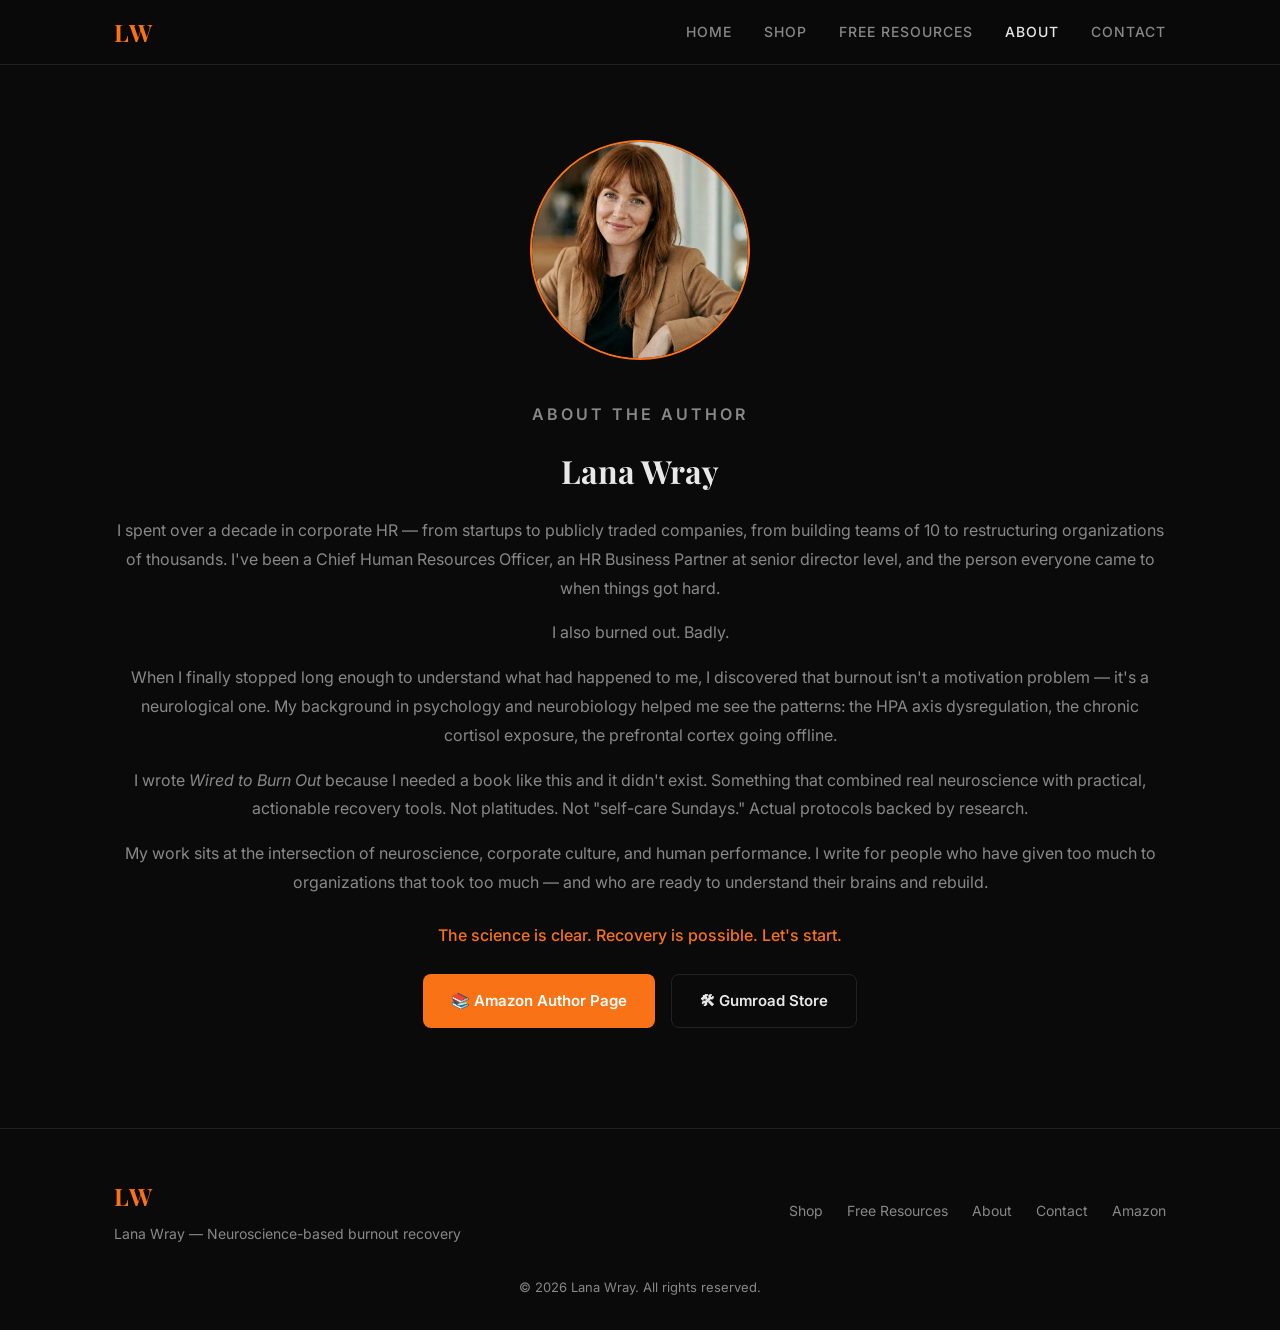
==== about.html @ 38239ac5 "clean up" ====
<!DOCTYPE html>
<html lang="en">
<head>
    <meta charset="UTF-8">
  <link rel="icon" type="image/png" href="favicon.png">
    <meta name="viewport" content="width=device-width, initial-scale=1.0">
    <title>About — Lana Wray</title>
    <link rel="preconnect" href="https://fonts.googleapis.com">
    <link href="https://fonts.googleapis.com/css2?family=Inter:wght@300;400;500;600;700&family=Playfair+Display:wght@400;600;700&display=swap" rel="stylesheet">
    <link rel="stylesheet" href="style.css">
</head>
<body>

<nav class="nav">
    <div class="nav-inner">
        <a href="index.html" class="logo">LW</a>
        <div class="nav-links">
            <a href="index.html">Home</a>
            <a href="books.html">Shop</a>
            <a href="free.html">Free Resources</a>
            <a href="about.html" class="active">About</a>
            <a href="contact.html">Contact</a>
        </div>
        <button class="menu-btn" onclick="toggleMenu()">☰</button>
    </div>
</nav>

<section class="section" style="padding-top: 140px;">
    <div class="container">
        <div class="about-grid">
            <div>
                <img src="lana-wray-photo.png" alt="Lana Wray" class="author-photo">
            </div>
            <div class="about-text">
                <p class="overline">About the Author</p>
                <h2>Lana Wray</h2>
                <p>I spent over a decade in corporate HR — from startups to publicly traded companies, from building teams of 10 to restructuring organizations of thousands. I've been a Chief Human Resources Officer, an HR Business Partner at senior director level, and the person everyone came to when things got hard.</p>
                <p>I also burned out. Badly.</p>
                <p>When I finally stopped long enough to understand what had happened to me, I discovered that burnout isn't a motivation problem — it's a neurological one. My background in psychology and neurobiology helped me see the patterns: the HPA axis dysregulation, the chronic cortisol exposure, the prefrontal cortex going offline.</p>
                <p>I wrote <em>Wired to Burn Out</em> because I needed a book like this and it didn't exist. Something that combined real neuroscience with practical, actionable recovery tools. Not platitudes. Not "self-care Sundays." Actual protocols backed by research.</p>
                <p>My work sits at the intersection of neuroscience, corporate culture, and human performance. I write for people who have given too much to organizations that took too much — and who are ready to understand their brains and rebuild.</p>
                <p style="color: var(--accent); font-weight: 500; margin-top: 24px;">The science is clear. Recovery is possible. Let's start.</p>

                <div style="display:flex;gap:16px;flex-wrap:wrap;margin-top:24px;justify-content:center;">
                    <a href="https://www.amazon.com/author/lanawray" target="_blank" class="btn btn-primary" style="display:inline-flex;align-items:center;gap:8px;">📚 Amazon Author Page</a>
                    <a href="https://lanawray.gumroad.com" target="_blank" class="btn btn-secondary" style="display:inline-flex;align-items:center;gap:8px;">🛠 Gumroad Store</a>
                </div>
            </div>
        </div>
    </div>
</section>

<footer class="footer">
    <div class="container">
        <div class="footer-inner">
            <div class="footer-brand">
                <span class="logo">LW</span>
                <p>Lana Wray — Neuroscience-based burnout recovery</p>
            </div>
            <div class="footer-links">
                <a href="books.html">Shop</a>
                <a href="free.html">Free Resources</a>
                <a href="about.html">About</a>
                <a href="contact.html">Contact</a>
                <a href="https://www.amazon.com/author/lanawray" target="_blank">Amazon</a>
            </div>
        </div>
        <p class="footer-copy">© 2026 Lana Wray. All rights reserved.</p>
    </div>
</footer>

<script>function toggleMenu(){document.querySelector('.nav-links').classList.toggle('open');}</script>
<!-- MailerLite Universal -->
<script>
(function(w,d,e,u,f,l,n){w[f]=w[f]||function(){(w[f].q=w[f].q||[])
.push(arguments);},l=d.createElement(e),l.async=1,l.src=u,
n=d.getElementsByTagName(e)[0],n.parentNode.insertBefore(l,n);})
(window,document,'script','https://assets.mailerlite.com/js/universal.js','ml');
ml('account', '2134096');
</script>
<!-- End MailerLite Universal -->
</body>
</html>
---- style.css ----
/* === RESET & BASE === */
*, *::before, *::after { box-sizing: border-box; margin: 0; padding: 0; }

:root {
    --bg: #0a0a0a;
    --bg-card: #141414;
    --bg-dark: #111;
    --text: #e8e8e8;
    --text-muted: #888;
    --accent: #f97316;
    --accent-glow: rgba(249, 115, 22, 0.15);
    --border: #222;
    --radius: 12px;
}

html { scroll-behavior: smooth; }

body {
    font-family: 'Inter', -apple-system, sans-serif;
    background: var(--bg);
    color: var(--text);
    line-height: 1.6;
    -webkit-font-smoothing: antialiased;
}

a { color: var(--accent); text-decoration: none; transition: opacity 0.2s; }
a:hover { opacity: 0.8; }

.container { max-width: 1100px; margin: 0 auto; padding: 0 24px; }
.center { text-align: center; }

/* === NAV === */
.nav {
    position: fixed; top: 0; left: 0; right: 0; z-index: 100;
    background: rgba(10,10,10,0.85);
    backdrop-filter: blur(20px);
    border-bottom: 1px solid var(--border);
}
.nav-inner {
    max-width: 1100px; margin: 0 auto; padding: 0 24px;
    display: flex; align-items: center; justify-content: space-between;
    height: 64px;
}
.logo {
    font-family: 'Playfair Display', serif;
    font-size: 24px; font-weight: 700;
    color: var(--accent) !important;
    letter-spacing: 2px;
}
.nav-links { display: flex; gap: 32px; }
.nav-links a {
    color: var(--text-muted); font-size: 14px; font-weight: 500;
    text-transform: uppercase; letter-spacing: 1px;
}
.nav-links a:hover, .nav-links a.active { color: var(--text); }
.menu-btn {
    display: none; background: none; border: none;
    color: var(--text); font-size: 24px; cursor: pointer;
}

/* === HERO === */
.hero {
    min-height: 100vh; display: flex; align-items: center;
    padding-top: 64px;
}
.hero-inner {
    max-width: 1100px; margin: 0 auto; padding: 0 24px;
    display: grid; grid-template-columns: 1fr 1fr; gap: 60px; align-items: center;
    width: 100%;
}
.hero-tag {
    font-size: 13px; font-weight: 600; text-transform: uppercase;
    letter-spacing: 3px; color: var(--accent); margin-bottom: 16px;
}
.hero h1 {
    font-family: 'Playfair Display', serif;
    font-size: clamp(32px, 5vw, 56px);
    line-height: 1.15; font-weight: 700; margin-bottom: 24px;
}
.accent { color: var(--accent); }
.hero-sub { font-size: 18px; color: var(--text-muted); margin-bottom: 32px; max-width: 480px; }
.hero-buttons { display: flex; gap: 16px; flex-wrap: wrap; }

.hero-visual { display: flex; justify-content: center; align-items: center; }
.brain-glow { position: relative; width: 300px; height: 300px; }
.brain-svg { width: 100%; height: 100%; animation: pulse 4s ease-in-out infinite; }
@keyframes pulse {
    0%, 100% { transform: scale(1); opacity: 0.8; }
    50% { transform: scale(1.05); opacity: 1; }
}

/* === BUTTONS === */
.btn {
    display: inline-block; padding: 14px 28px; border-radius: 8px;
    font-size: 15px; font-weight: 600; transition: all 0.2s;
    cursor: pointer;
}
.btn-primary {
    background: var(--accent); color: #fff !important;
}
.btn-primary:hover { background: #ea6c0a; opacity: 1; }
.btn-secondary {
    border: 1px solid var(--border); color: var(--text);
    background: transparent;
}
.btn-secondary:hover { border-color: var(--accent); color: var(--accent); opacity: 1; }

/* === SECTIONS === */
.section { padding: 100px 0; }
.section-dark { background: var(--bg-dark); }
.section-cta {
    background: linear-gradient(135deg, #1a0f00, #0a0a0a);
    border-top: 1px solid var(--border);
}
.section-title {
    font-family: 'Playfair Display', serif;
    font-size: clamp(28px, 4vw, 42px);
    text-align: center; margin-bottom: 60px;
}
.overline {
    font-size: 12px; font-weight: 600; text-transform: uppercase;
    letter-spacing: 3px; color: var(--accent); margin-bottom: 8px;
}

/* === GRIDS === */
.grid-3 { display: grid; grid-template-columns: repeat(3, 1fr); gap: 32px; }
.grid-2 { display: grid; grid-template-columns: repeat(2, 1fr); gap: 24px; }

/* === CARDS === */
.card {
    background: var(--bg-card); border: 1px solid var(--border);
    border-radius: var(--radius); padding: 36px;
    transition: border-color 0.3s;
}
.card:hover { border-color: var(--accent); }
.card-icon { font-size: 32px; margin-bottom: 16px; }
.card h3 { font-size: 18px; margin-bottom: 12px; }
.card p { color: var(--text-muted); font-size: 15px; }

.persona-card {
    background: var(--bg-card); border: 1px solid var(--border);
    border-radius: var(--radius); padding: 32px;
}
.persona-card h3 { font-size: 18px; margin-bottom: 12px; }
.persona-card p { color: var(--text-muted); font-size: 15px; }

/* === BOOK FEATURE === */
.book-feature {
    display: grid; grid-template-columns: 1fr 1.5fr; gap: 60px; align-items: center;
}
.book-cover-img {
    width: 260px; height: auto;
    border-radius: 4px;
    box-shadow: 0 20px 60px rgba(249,115,22,0.2);
    display: block; margin: 0 auto;
}
.book-info h2 {
    font-family: 'Playfair Display', serif;
    font-size: 36px; margin-bottom: 8px;
}
.book-subtitle { font-size: 16px; color: var(--text-muted); margin-bottom: 20px; }
.book-info p { margin-bottom: 20px; color: var(--text-muted); }
.check-list { list-style: none; margin-bottom: 28px; }
.check-list li { padding: 4px 0; font-size: 15px; }

/* === BOOK GRID (books.html) === */
.book-grid { display: grid; grid-template-columns: repeat(auto-fill, minmax(300px, 1fr)); gap: 32px; }
.book-card {
    background: var(--bg-card); border: 1px solid var(--border);
    border-radius: var(--radius); padding: 32px;
    transition: border-color 0.3s, transform 0.3s;
    display: flex; flex-direction: column;
}
.book-card:hover { border-color: var(--accent); transform: translateY(-4px); }
.book-card p:last-of-type { flex: 1; }
.book-card .btn { margin-top: auto; }
.book-card .product-img {
    width: 100%; border-radius: 8px; margin-bottom: 16px;
    border: 1px solid var(--border);
}
.book-card h3 { font-size: 20px; margin-bottom: 8px; }
.book-card .price { color: var(--accent); font-weight: 700; font-size: 18px; margin-bottom: 12px; }
.book-card p { color: var(--text-muted); font-size: 14px; margin-bottom: 20px; }
.tag { display: inline-block; background: var(--accent-glow); color: var(--accent); padding: 4px 12px; border-radius: 20px; font-size: 12px; font-weight: 600; margin-bottom: 16px; }

/* === ABOUT === */
.about-grid {
    display: flex; flex-direction: column; align-items: center; gap: 40px; text-align: center;
}
.avatar-circle {
    width: 200px; height: 200px; border-radius: 50%;
    background: linear-gradient(135deg, var(--accent-glow), var(--bg-card));
    border: 2px solid var(--accent);
    display: flex; align-items: center; justify-content: center;
    margin: 0 auto;
}
.avatar-circle span {
    font-family: 'Playfair Display', serif;
    font-size: 64px; font-weight: 700; color: var(--accent);
}
.author-photo {
    width: 220px; height: 220px; border-radius: 50%;
    object-fit: cover; object-position: center top;
    border: 2px solid var(--accent);
    margin: 0 auto; display: block;
}
.about-text h2 { font-family: 'Playfair Display', serif; font-size: 32px; margin-bottom: 20px; }
.about-text p { color: var(--text-muted); margin-bottom: 16px; font-size: 16px; line-height: 1.8; }

/* === CONTACT === */
.contact-box {
    max-width: 600px; margin: 0 auto; text-align: center;
}
.contact-box p { color: var(--text-muted); margin-bottom: 24px; font-size: 16px; }
.contact-email {
    font-size: 22px; font-weight: 600; color: var(--accent);
    display: inline-block; padding: 16px 32px;
    border: 1px solid var(--accent); border-radius: var(--radius);
}

/* === FREE RESOURCES === */
.resource-card {
    background: var(--bg-card); border: 1px solid var(--border);
    border-radius: var(--radius); padding: 40px; text-align: center;
    max-width: 600px; margin: 0 auto;
    display: flex; flex-direction: column;
}
.resource-card > :last-child { margin-top: auto; }
.resource-card h3 { font-size: 24px; margin-bottom: 12px; }
.resource-card p { color: var(--text-muted); margin-bottom: 24px; }

/* === FOOTER === */
.footer {
    border-top: 1px solid var(--border);
    padding: 48px 0 32px;
}
.footer-inner {
    display: flex; justify-content: space-between; align-items: center;
    margin-bottom: 32px;
}
.footer-brand p { color: var(--text-muted); font-size: 14px; margin-top: 8px; }
.footer-links { display: flex; gap: 24px; }
.footer-links a { color: var(--text-muted); font-size: 14px; }
.footer-links a:hover { color: var(--text); }
.footer-copy { color: var(--text-muted); font-size: 13px; text-align: center; }

/* === MOBILE === */
@media (max-width: 768px) {
    .menu-btn { display: block; }
    .nav-links {
        display: none; position: absolute; top: 64px; left: 0; right: 0;
        background: var(--bg); flex-direction: column;
        padding: 24px; gap: 20px; border-bottom: 1px solid var(--border);
    }
    .nav-links.open { display: flex; }
    .hero-inner { grid-template-columns: 1fr; text-align: center; gap: 40px; }
    .hero-sub { margin: 0 auto 32px; }
    .hero-buttons { justify-content: center; }
    .grid-3, .grid-2 { grid-template-columns: 1fr; }
    .book-feature { grid-template-columns: 1fr; text-align: center; }
    .about-grid { grid-template-columns: 1fr; text-align: center; }
    .footer-inner { flex-direction: column; gap: 20px; text-align: center; }
}
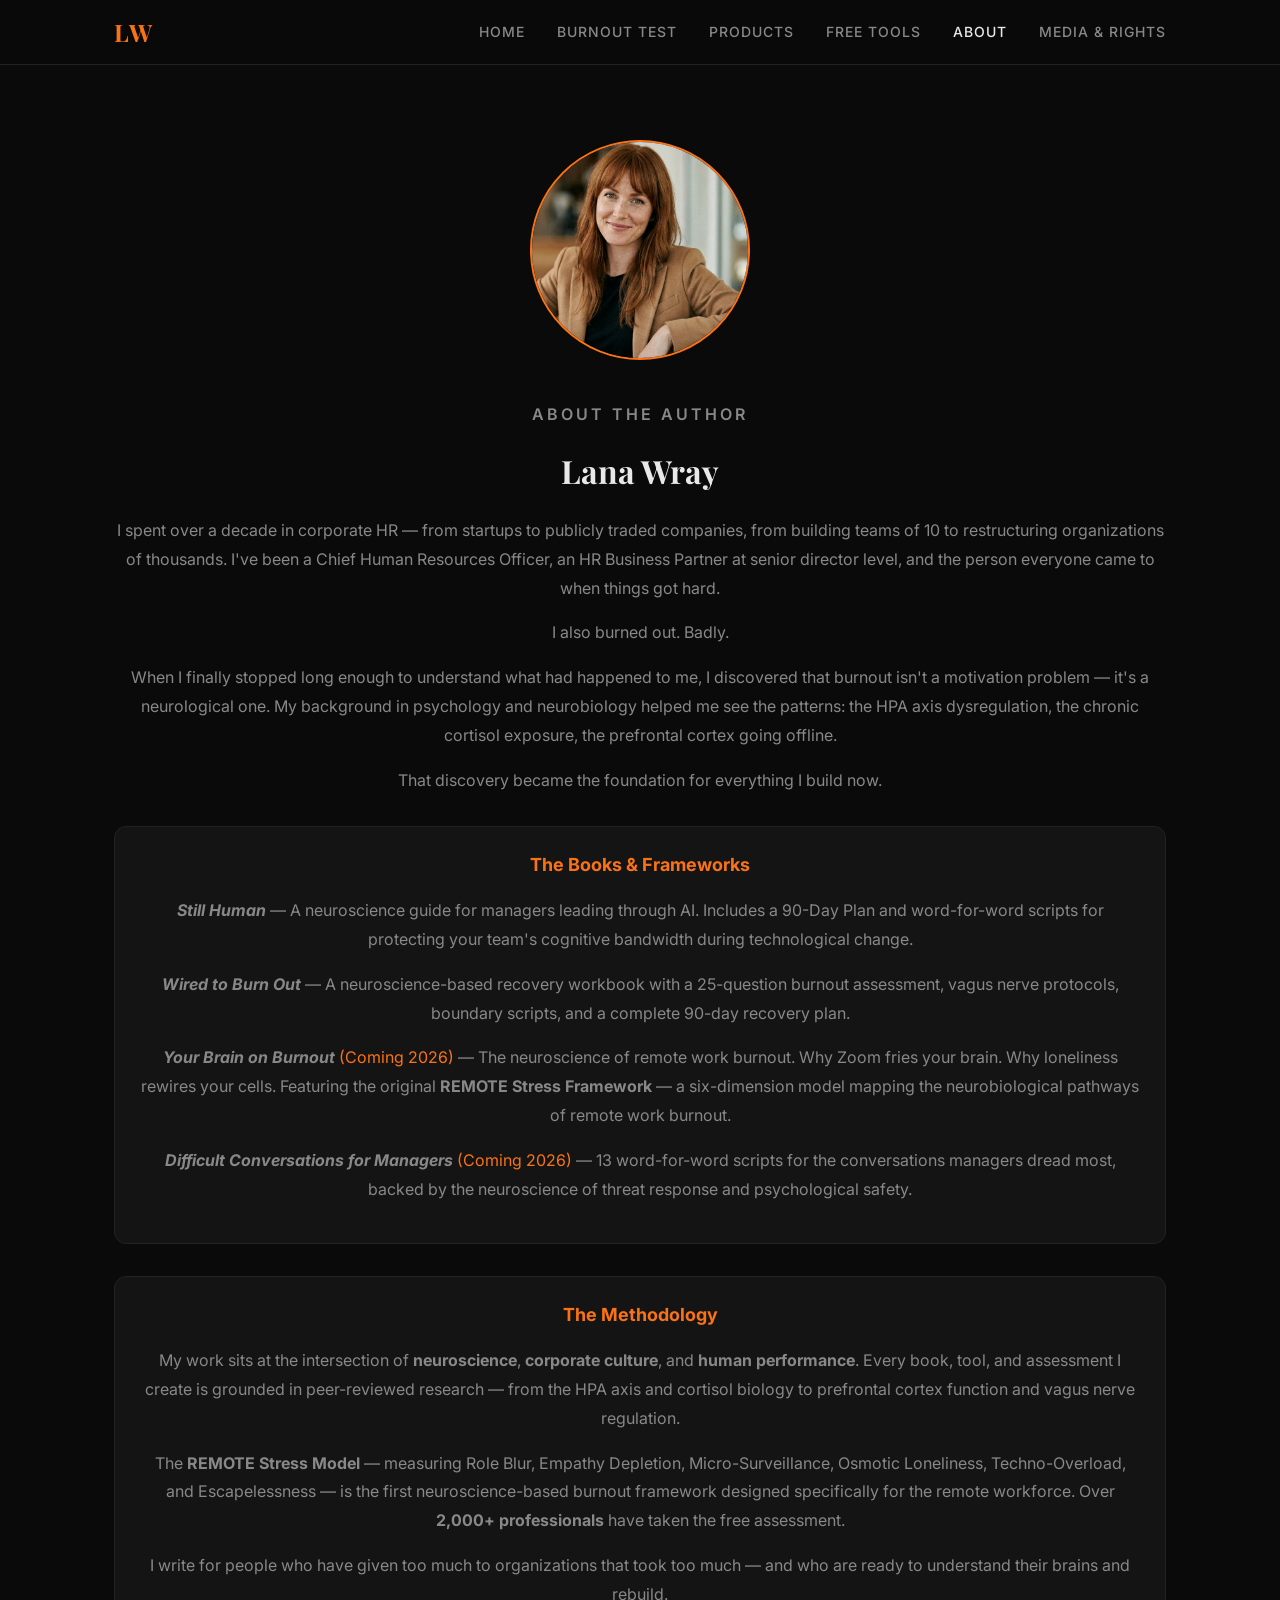
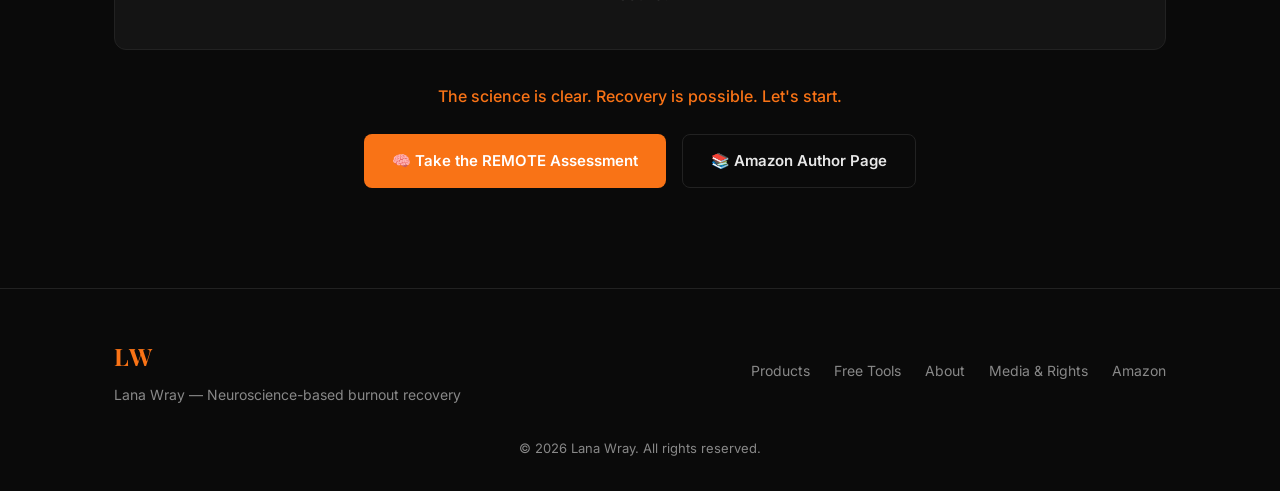
==== commit 6ebea7bd: "new brand strategy implementation" ====
--- a/about.html
+++ b/about.html
@@ -4,7 +4,16 @@
     <meta charset="UTF-8">
   <link rel="icon" type="image/png" href="favicon.png">
     <meta name="viewport" content="width=device-width, initial-scale=1.0">
-    <title>About — Lana Wray</title>
+    <title>About Lana Wray — Neuroscience Author & REMOTE Stress Researcher</title>
+    <meta name="description" content="Lana Wray is a former CHRO turned neuroscience author. Creator of the REMOTE Stress Model and author of Still Human, Wired to Burn Out, and Your Brain on Burnout. Her work bridges neuroscience, leadership, and burnout recovery.">
+    <meta name="keywords" content="Lana Wray, neuroscience author, burnout expert, REMOTE Stress Model, brain-smart leadership, HR burnout, corporate burnout, Still Human, Wired to Burn Out, Your Brain on Burnout">
+    <meta property="og:title" content="About Lana Wray — Neuroscience Author & REMOTE Stress Researcher">
+    <meta property="og:description" content="Former CHRO turned neuroscience author. Creator of the REMOTE Stress Model. Author of Still Human, Wired to Burn Out, and Your Brain on Burnout.">
+    <meta property="og:type" content="profile">
+    <meta property="og:url" content="https://lana-wray.com/about.html">
+    <meta name="twitter:card" content="summary">
+    <meta name="twitter:title" content="About Lana Wray — Neuroscience Author & Burnout Researcher">
+    <meta name="twitter:description" content="Former CHRO turned neuroscience author. Creator of the REMOTE Stress Model and the first neuroscience-based burnout assessment for remote workers.">
     <link rel="preconnect" href="https://fonts.googleapis.com">
     <link href="https://fonts.googleapis.com/css2?family=Inter:wght@300;400;500;600;700&family=Playfair+Display:wght@400;600;700&display=swap" rel="stylesheet">
     <link rel="stylesheet" href="style.css">
@@ -16,10 +25,11 @@
         <a href="index.html" class="logo">LW</a>
         <div class="nav-links">
             <a href="index.html">Home</a>
-            <a href="books.html">Shop</a>
-            <a href="free.html">Free Resources</a>
+            <a href="remote-assessment.html">Burnout Test</a>
+            <a href="books.html">Products</a>
+            <a href="free.html">Free Tools</a>
             <a href="about.html" class="active">About</a>
-            <a href="contact.html">Contact</a>
+            <a href="contact.html">Media &amp; Rights</a>
         </div>
         <button class="menu-btn" onclick="toggleMenu()">☰</button>
     </div>
@@ -37,13 +47,28 @@
                 <p>I spent over a decade in corporate HR — from startups to publicly traded companies, from building teams of 10 to restructuring organizations of thousands. I've been a Chief Human Resources Officer, an HR Business Partner at senior director level, and the person everyone came to when things got hard.</p>
                 <p>I also burned out. Badly.</p>
                 <p>When I finally stopped long enough to understand what had happened to me, I discovered that burnout isn't a motivation problem — it's a neurological one. My background in psychology and neurobiology helped me see the patterns: the HPA axis dysregulation, the chronic cortisol exposure, the prefrontal cortex going offline.</p>
-                <p>I wrote <em>Wired to Burn Out</em> because I needed a book like this and it didn't exist. Something that combined real neuroscience with practical, actionable recovery tools. Not platitudes. Not "self-care Sundays." Actual protocols backed by research.</p>
-                <p>My work sits at the intersection of neuroscience, corporate culture, and human performance. I write for people who have given too much to organizations that took too much — and who are ready to understand their brains and rebuild.</p>
+                <p>That discovery became the foundation for everything I build now.</p>
+
+                <div style="margin:32px 0;padding:24px;background:var(--bg-card);border:1px solid var(--border);border-radius:12px;">
+                    <h3 style="font-size:18px;margin-bottom:16px;color:var(--accent);">The Books & Frameworks</h3>
+                    <p><strong><em>Still Human</em></strong> — A neuroscience guide for managers leading through AI. Includes a 90-Day Plan and word-for-word scripts for protecting your team's cognitive bandwidth during technological change.</p>
+                    <p><strong><em>Wired to Burn Out</em></strong> — A neuroscience-based recovery workbook with a 25-question burnout assessment, vagus nerve protocols, boundary scripts, and a complete 90-day recovery plan.</p>
+                    <p><strong><em>Your Brain on Burnout</em></strong> <span style="color:var(--accent);">(Coming 2026)</span> — The neuroscience of remote work burnout. Why Zoom fries your brain. Why loneliness rewires your cells. Featuring the original <strong>REMOTE Stress Framework</strong> — a six-dimension model mapping the neurobiological pathways of remote work burnout.</p>
+                    <p><strong><em>Difficult Conversations for Managers</em></strong> <span style="color:var(--accent);">(Coming 2026)</span> — 13 word-for-word scripts for the conversations managers dread most, backed by the neuroscience of threat response and psychological safety.</p>
+                </div>
+
+                <div style="margin:32px 0;padding:24px;background:var(--bg-card);border:1px solid var(--border);border-radius:12px;">
+                    <h3 style="font-size:18px;margin-bottom:16px;color:var(--accent);">The Methodology</h3>
+                    <p>My work sits at the intersection of <strong>neuroscience</strong>, <strong>corporate culture</strong>, and <strong>human performance</strong>. Every book, tool, and assessment I create is grounded in peer-reviewed research — from the HPA axis and cortisol biology to prefrontal cortex function and vagus nerve regulation.</p>
+                    <p>The <strong>REMOTE Stress Model</strong> — measuring Role Blur, Empathy Depletion, Micro-Surveillance, Osmotic Loneliness, Techno-Overload, and Escapelessness — is the first neuroscience-based burnout framework designed specifically for the remote workforce. Over <strong>2,000+ professionals</strong> have taken the free assessment.</p>
+                    <p>I write for people who have given too much to organizations that took too much — and who are ready to understand their brains and rebuild.</p>
+                </div>
+
                 <p style="color: var(--accent); font-weight: 500; margin-top: 24px;">The science is clear. Recovery is possible. Let's start.</p>
 
                 <div style="display:flex;gap:16px;flex-wrap:wrap;margin-top:24px;justify-content:center;">
-                    <a href="https://www.amazon.com/author/lanawray" target="_blank" class="btn btn-primary" style="display:inline-flex;align-items:center;gap:8px;">📚 Amazon Author Page</a>
-                    <a href="https://lanawray.gumroad.com" target="_blank" class="btn btn-secondary" style="display:inline-flex;align-items:center;gap:8px;">🛠 Gumroad Store</a>
+                    <a href="remote-assessment.html" class="btn btn-primary" style="display:inline-flex;align-items:center;gap:8px;">🧠 Take the REMOTE Assessment</a>
+                    <a href="https://www.amazon.com/author/lanawray" target="_blank" class="btn btn-secondary" style="display:inline-flex;align-items:center;gap:8px;">📚 Amazon Author Page</a>
                 </div>
             </div>
         </div>
@@ -58,10 +83,10 @@
                 <p>Lana Wray — Neuroscience-based burnout recovery</p>
             </div>
             <div class="footer-links">
-                <a href="books.html">Shop</a>
-                <a href="free.html">Free Resources</a>
+                <a href="books.html">Products</a>
+                <a href="free.html">Free Tools</a>
                 <a href="about.html">About</a>
-                <a href="contact.html">Contact</a>
+                <a href="contact.html">Media &amp; Rights</a>
                 <a href="https://www.amazon.com/author/lanawray" target="_blank">Amazon</a>
             </div>
         </div>
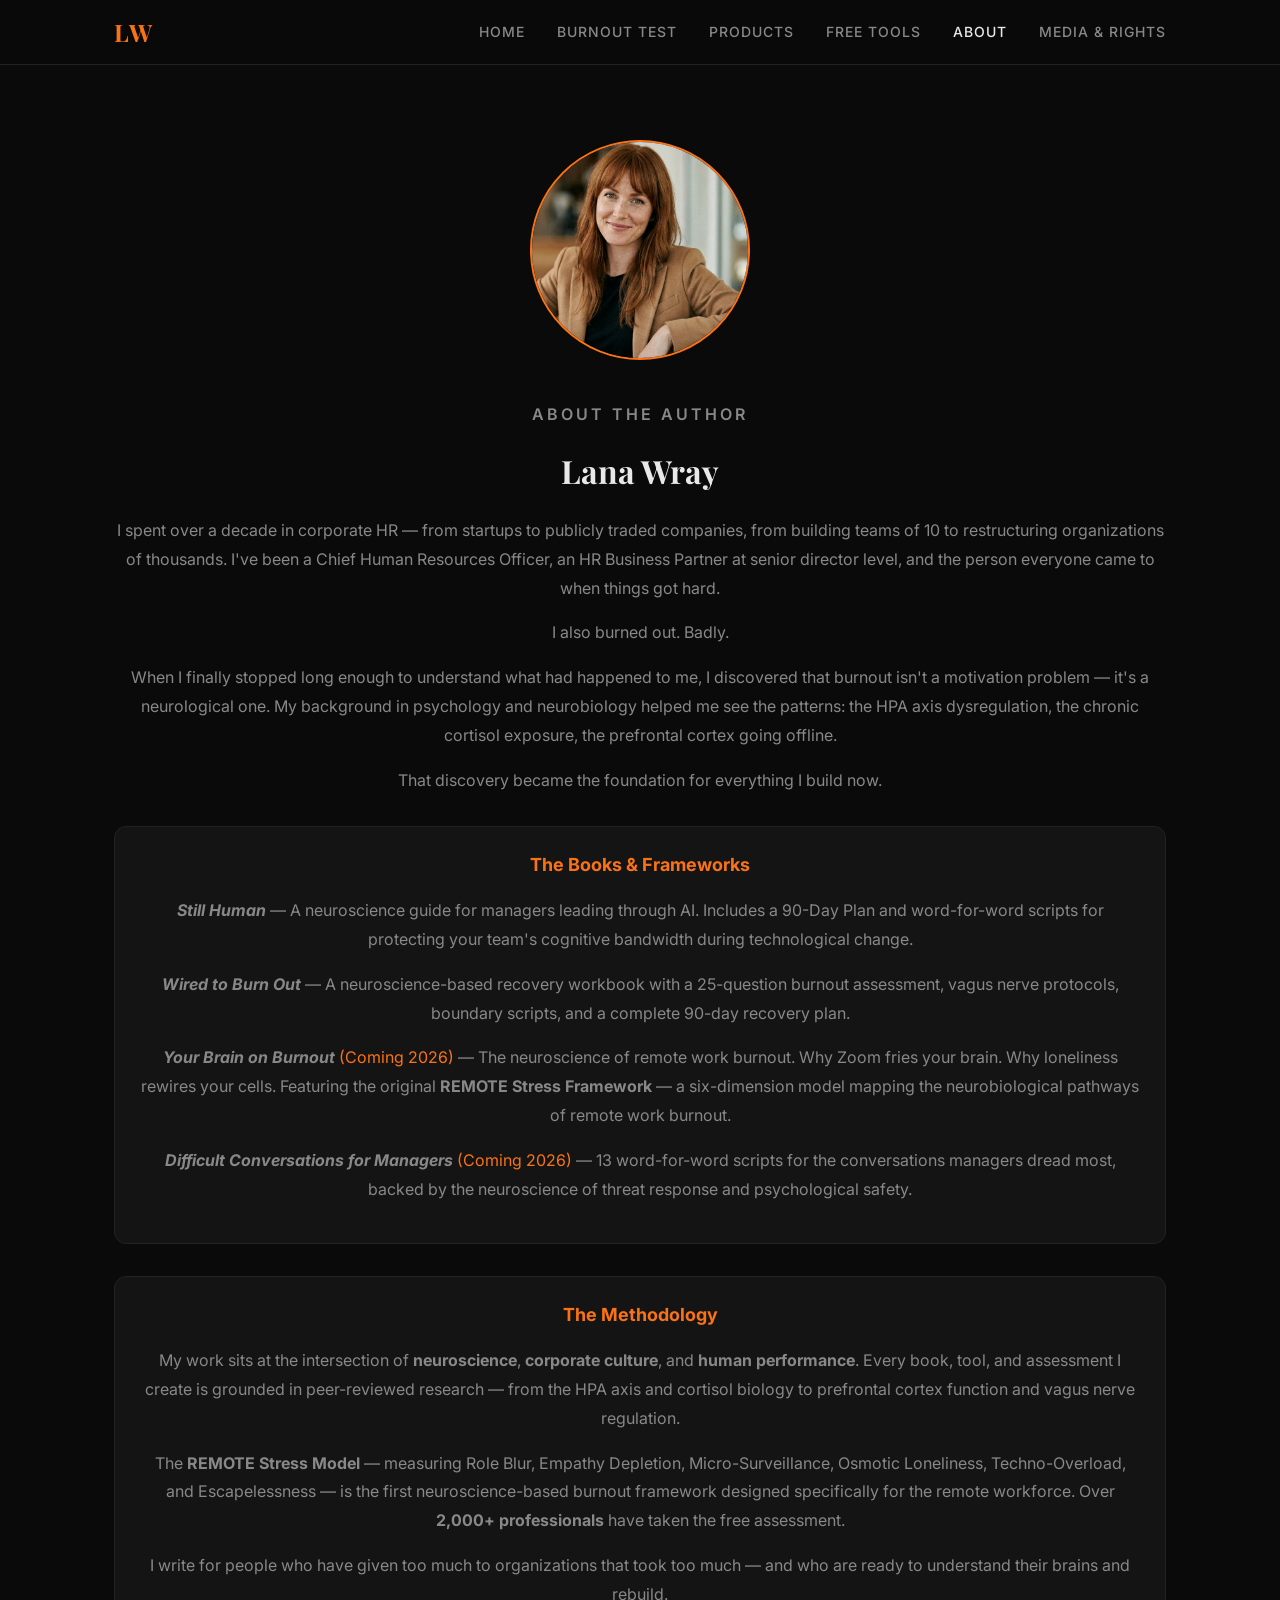
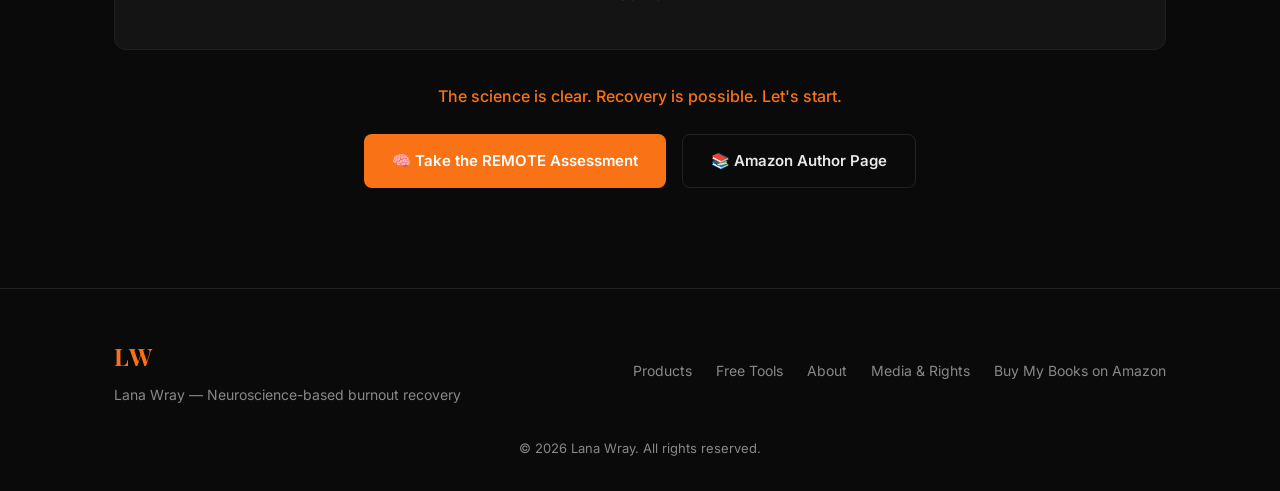
==== commit a34b7d12: "amazon books" ====
--- a/about.html
+++ b/about.html
@@ -87,7 +87,7 @@
                 <a href="free.html">Free Tools</a>
                 <a href="about.html">About</a>
                 <a href="contact.html">Media &amp; Rights</a>
-                <a href="https://www.amazon.com/author/lanawray" target="_blank">Amazon</a>
+                <a href="https://www.amazon.com/author/lanawray" target="_blank">Buy My Books on Amazon</a>
             </div>
         </div>
         <p class="footer-copy">© 2026 Lana Wray. All rights reserved.</p>
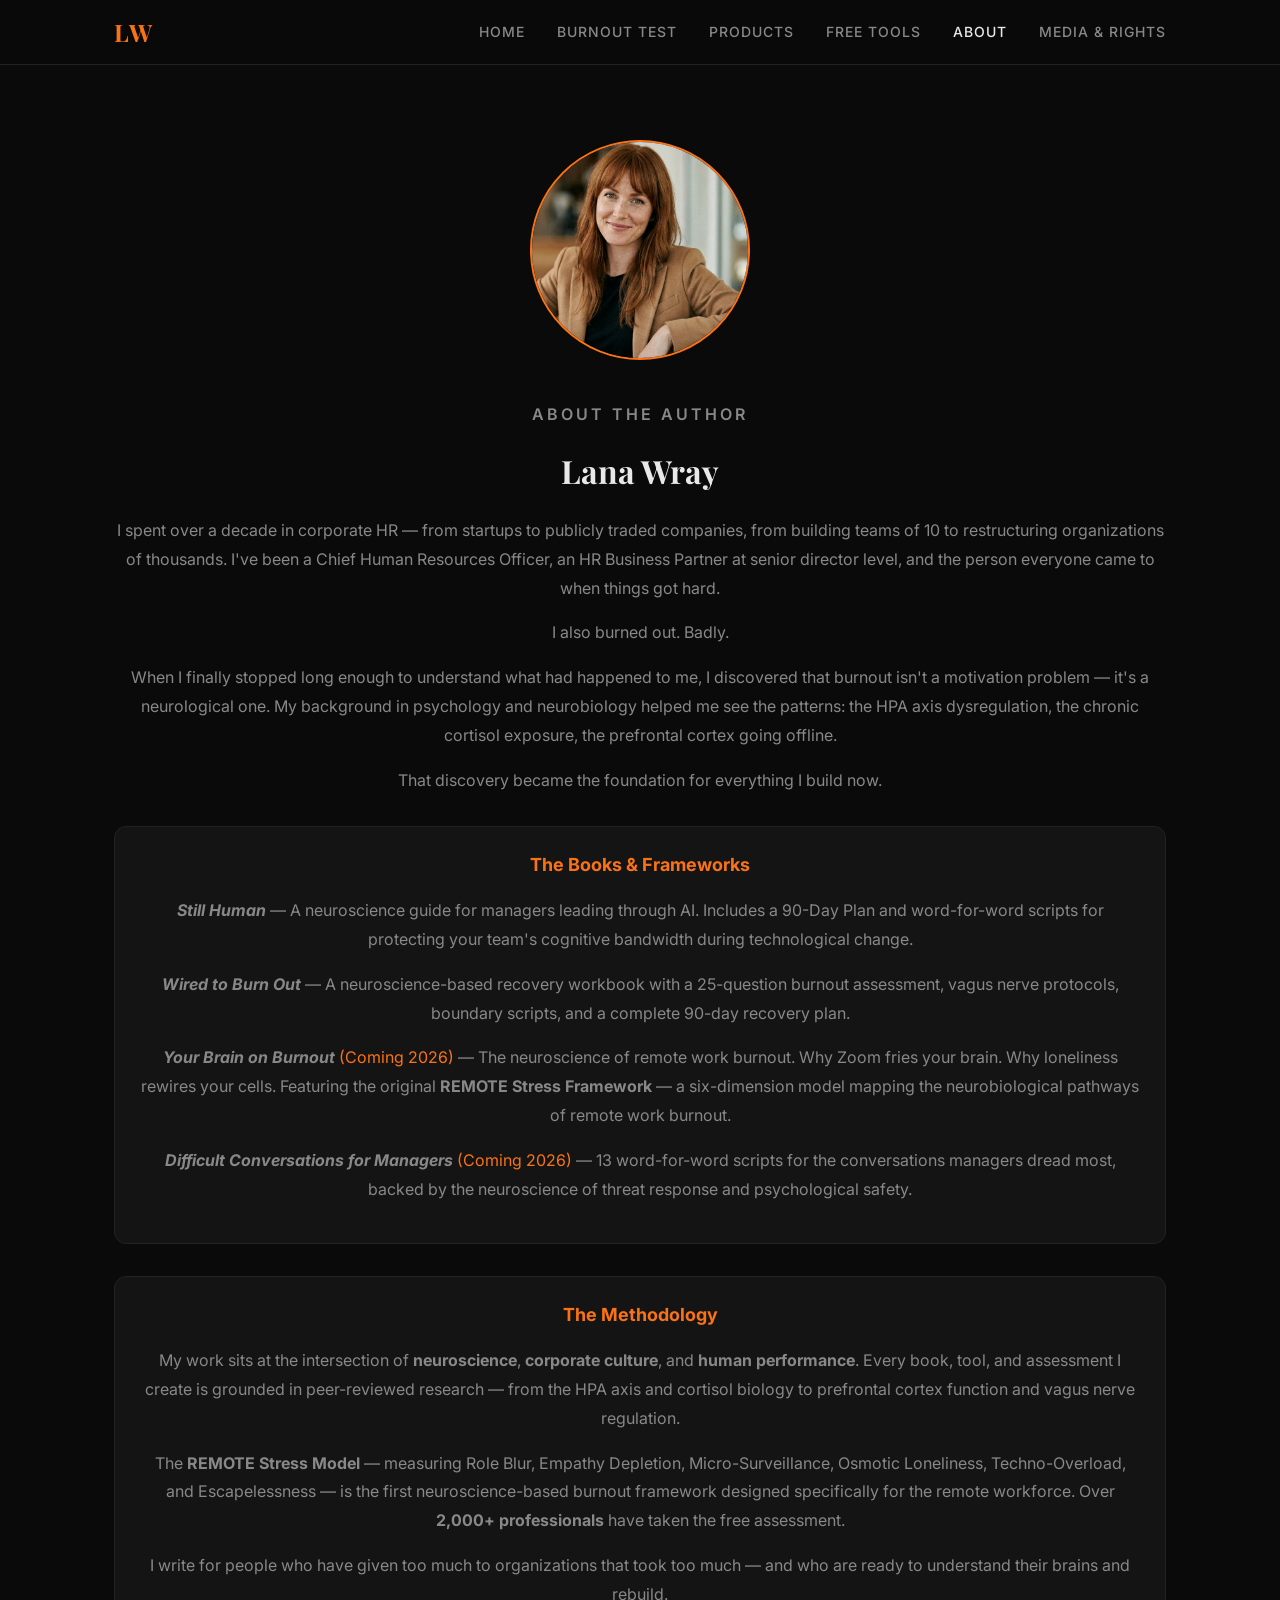
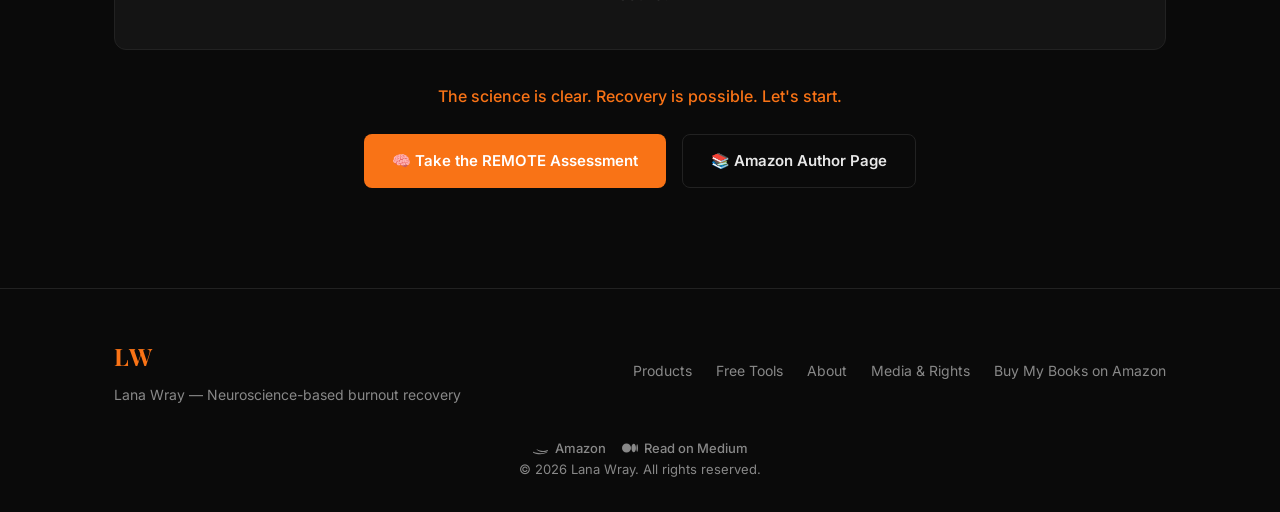
==== commit b1a16aa7: "selling pages" ====
--- a/about.html
+++ b/about.html
@@ -90,6 +90,16 @@
                 <a href="https://www.amazon.com/author/lanawray" target="_blank">Buy My Books on Amazon</a>
             </div>
         </div>
+        <div class="footer-social">
+            <a href="https://www.amazon.com/author/lanawray" target="_blank">
+                <svg width="16" height="16" viewBox="0 0 24 24" fill="currentColor"><path d="M.045 18.02c.07-.116.36-.31.58-.213 3.334 1.456 6.96 2.18 10.546 2.18 3.066 0 6.28-.625 9.446-1.9.325-.13.6-.06.7.18.1.24-.04.5-.35.63C17.66 20.6 14.22 21.35 10.93 21.35c-3.74 0-7.28-.77-10.61-2.31-.21-.1-.34-.33-.27-.52zM22.16 16.98c-.15-.24-.5-.32-1.52.12-1.6.7-3.53 1.02-5.46 1.02-3.64 0-7.18-1.36-9.55-3.6-.3-.28-.1-.67.25-.47 2.77 1.6 5.96 2.45 9.16 2.45 2.17 0 4.56-.45 6.64-1.36.5-.22.93.25.48.84z"/></svg>
+                Amazon
+            </a>
+            <a href="https://medium.com/@lanawray.author" target="_blank">
+                <svg width="16" height="16" viewBox="0 0 24 24" fill="currentColor"><path d="M13.54 12a6.8 6.8 0 01-6.77 6.82A6.8 6.8 0 010 12a6.8 6.8 0 016.77-6.82A6.8 6.8 0 0113.54 12zM20.96 12c0 3.54-1.51 6.42-3.38 6.42-1.87 0-3.39-2.88-3.39-6.42s1.52-6.42 3.39-6.42 3.38 2.88 3.38 6.42M24 12c0 3.17-.53 5.75-1.19 5.75-.66 0-1.19-2.58-1.19-5.75s.53-5.75 1.19-5.75C23.47 6.25 24 8.83 24 12z"/></svg>
+                Read on Medium
+            </a>
+        </div>
         <p class="footer-copy">© 2026 Lana Wray. All rights reserved.</p>
     </div>
 </footer>
--- a/style.css
+++ b/style.css
@@ -243,6 +243,101 @@
 .footer-links a { color: var(--text-muted); font-size: 14px; }
 .footer-links a:hover { color: var(--text); }
 .footer-copy { color: var(--text-muted); font-size: 13px; text-align: center; }
+
+/* === GUMROAD OVERLAY BUTTONS === */
+.btn-gumroad {
+    background: var(--accent);
+    color: #fff !important;
+    display: inline-block;
+    padding: 14px 28px;
+    border-radius: 8px;
+    font-size: 15px;
+    font-weight: 600;
+    transition: all 0.2s;
+    cursor: pointer;
+    border: none;
+    font-family: inherit;
+    width: 100%;
+    text-align: center;
+}
+.btn-gumroad:hover { background: #ea6c0a; opacity: 1; }
+
+/* === MEDIUM ARTICLES === */
+.articles-grid {
+    display: grid;
+    grid-template-columns: repeat(3, 1fr);
+    gap: 28px;
+}
+.article-card {
+    background: var(--bg-card);
+    border: 1px solid var(--border);
+    border-radius: var(--radius);
+    padding: 32px;
+    transition: border-color 0.3s, transform 0.3s;
+    display: flex;
+    flex-direction: column;
+}
+.article-card:hover {
+    border-color: var(--accent);
+    transform: translateY(-4px);
+}
+.article-card .article-tag {
+    font-size: 11px;
+    font-weight: 700;
+    text-transform: uppercase;
+    letter-spacing: 1px;
+    color: var(--accent);
+    margin-bottom: 12px;
+}
+.article-card h3 {
+    font-family: 'Playfair Display', serif;
+    font-size: 20px;
+    line-height: 1.35;
+    margin-bottom: 12px;
+    color: var(--text);
+}
+.article-card p {
+    color: var(--text-muted);
+    font-size: 14px;
+    line-height: 1.7;
+    margin-bottom: 20px;
+    flex: 1;
+}
+.article-card .article-footer {
+    display: flex;
+    justify-content: space-between;
+    align-items: center;
+    padding-top: 16px;
+    border-top: 1px solid var(--border);
+    font-size: 13px;
+}
+.article-card .article-footer .read-time {
+    color: var(--text-muted);
+}
+.article-card .article-footer a {
+    color: var(--accent);
+    font-weight: 600;
+}
+
+/* === FOOTER SOCIAL ROW === */
+.footer-social {
+    display: flex;
+    gap: 16px;
+    align-items: center;
+    justify-content: center;
+    margin-top: 16px;
+}
+.footer-social a {
+    display: inline-flex;
+    align-items: center;
+    gap: 6px;
+    color: var(--text-muted);
+    font-size: 13px;
+    font-weight: 500;
+    transition: color 0.2s;
+}
+.footer-social a:hover { color: var(--accent); opacity: 1; }
+.footer-social svg { flex-shrink: 0; }
 
 /* === MOBILE === */
 @media (max-width: 768px) {
@@ -259,5 +354,7 @@
     .grid-3, .grid-2 { grid-template-columns: 1fr; }
     .book-feature { grid-template-columns: 1fr; text-align: center; }
     .about-grid { grid-template-columns: 1fr; text-align: center; }
+    .articles-grid { grid-template-columns: 1fr; }
     .footer-inner { flex-direction: column; gap: 20px; text-align: center; }
-}
+    .footer-social { flex-wrap: wrap; }
+}
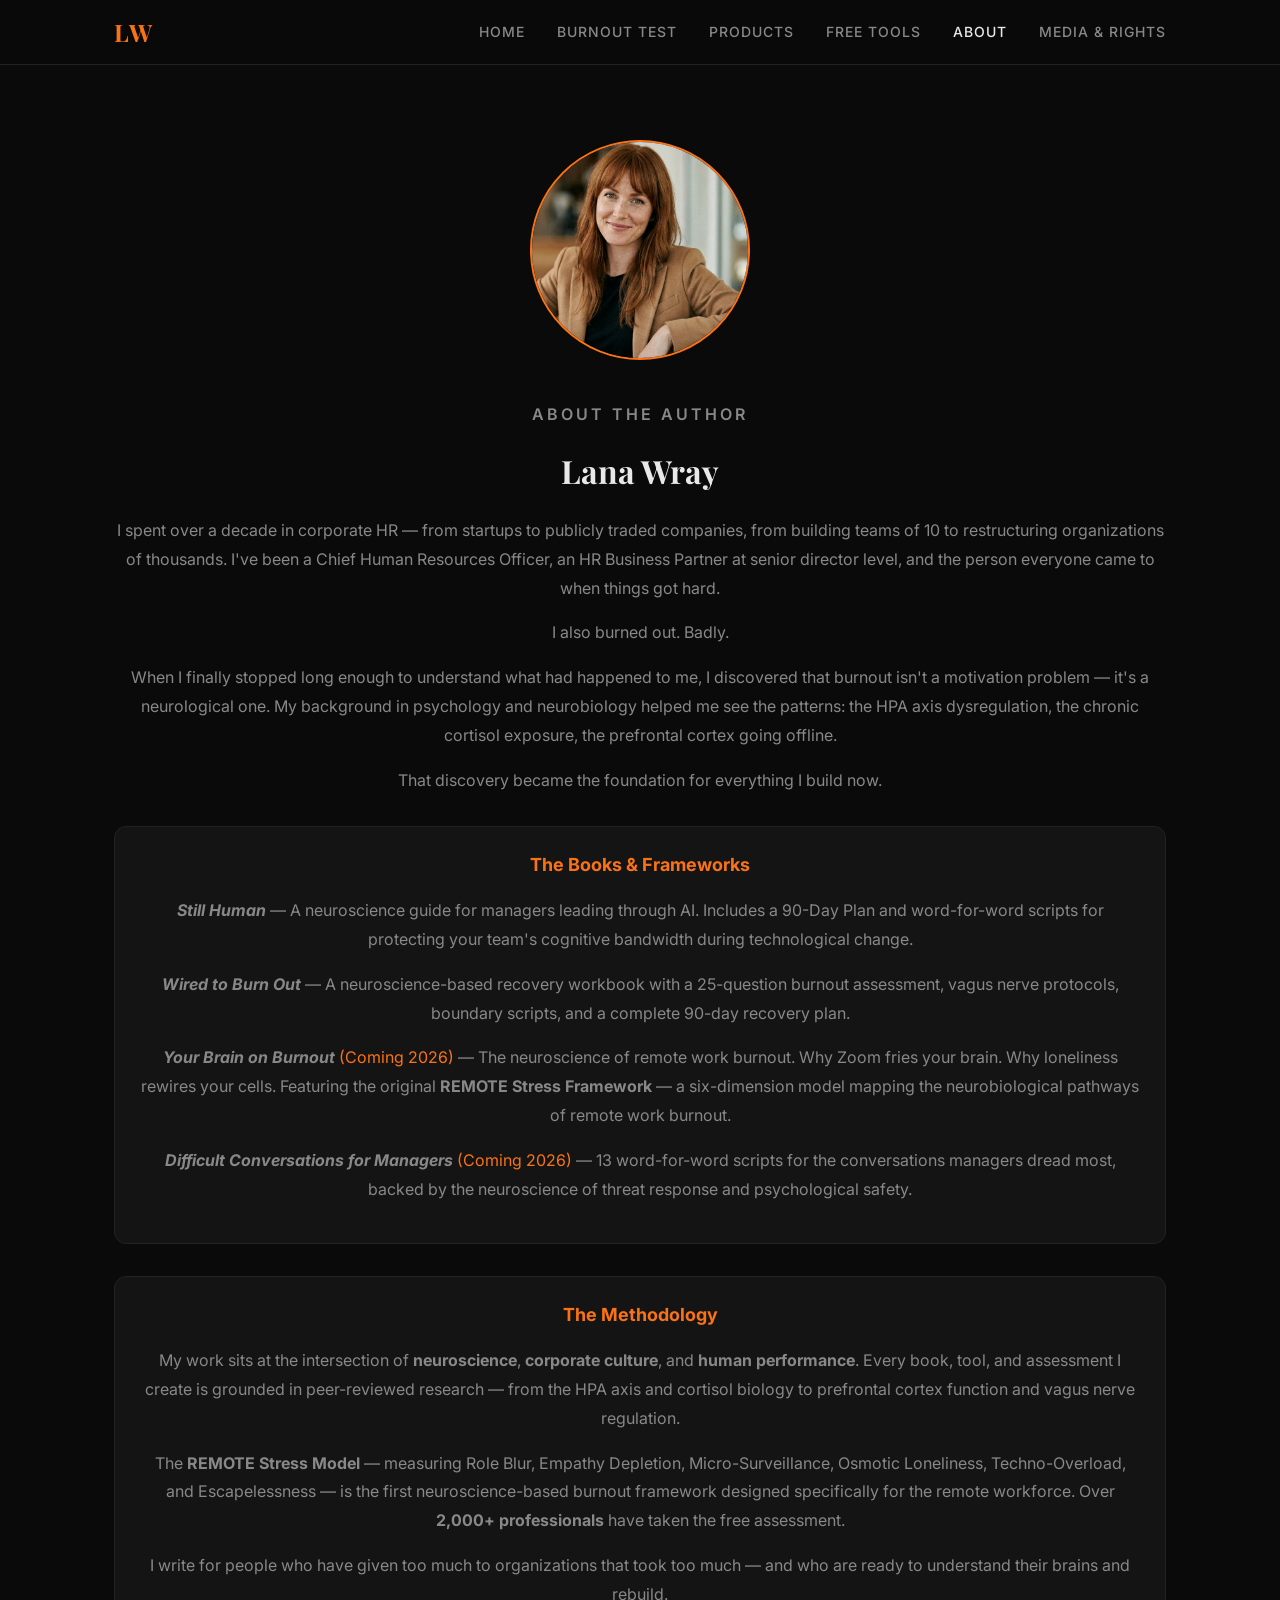
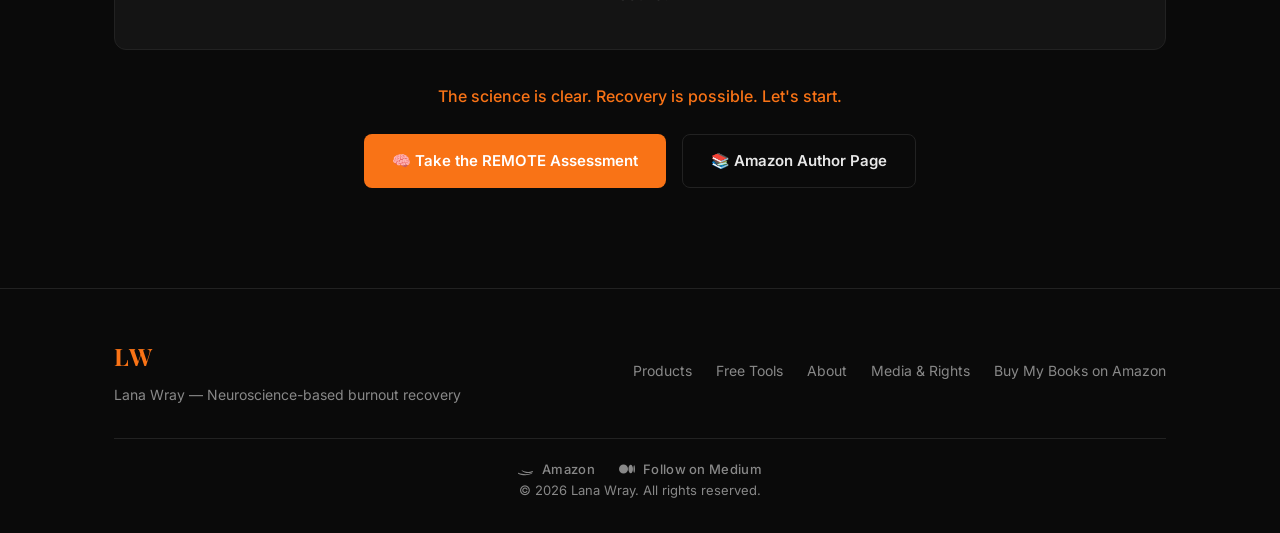
==== commit acde1e41: "mediun articles" ====
--- a/about.html
+++ b/about.html
@@ -17,6 +17,7 @@
     <link rel="preconnect" href="https://fonts.googleapis.com">
     <link href="https://fonts.googleapis.com/css2?family=Inter:wght@300;400;500;600;700&family=Playfair+Display:wght@400;600;700&display=swap" rel="stylesheet">
     <link rel="stylesheet" href="style.css">
+    <script defer src="https://gumroad.com/js/gumroad.js"></script>
 </head>
 <body>
 
@@ -97,7 +98,7 @@
             </a>
             <a href="https://medium.com/@lanawray.author" target="_blank">
                 <svg width="16" height="16" viewBox="0 0 24 24" fill="currentColor"><path d="M13.54 12a6.8 6.8 0 01-6.77 6.82A6.8 6.8 0 010 12a6.8 6.8 0 016.77-6.82A6.8 6.8 0 0113.54 12zM20.96 12c0 3.54-1.51 6.42-3.38 6.42-1.87 0-3.39-2.88-3.39-6.42s1.52-6.42 3.39-6.42 3.38 2.88 3.38 6.42M24 12c0 3.17-.53 5.75-1.19 5.75-.66 0-1.19-2.58-1.19-5.75s.53-5.75 1.19-5.75C23.47 6.25 24 8.83 24 12z"/></svg>
-                Read on Medium
+                Follow on Medium
             </a>
         </div>
         <p class="footer-copy">© 2026 Lana Wray. All rights reserved.</p>
--- a/style.css
+++ b/style.css
@@ -244,63 +244,77 @@
 .footer-links a:hover { color: var(--text); }
 .footer-copy { color: var(--text-muted); font-size: 13px; text-align: center; }
 
-/* === GUMROAD OVERLAY BUTTONS === */
+/* === GUMROAD OVERLAY BUTTONS (The Boutique Store) === */
 .btn-gumroad {
-    background: var(--accent);
+    background: linear-gradient(135deg, var(--accent), #e06510);
     color: #fff !important;
     display: inline-block;
     padding: 14px 28px;
     border-radius: 8px;
     font-size: 15px;
     font-weight: 600;
-    transition: all 0.2s;
+    transition: all 0.25s ease;
     cursor: pointer;
     border: none;
     font-family: inherit;
     width: 100%;
     text-align: center;
-}
-.btn-gumroad:hover { background: #ea6c0a; opacity: 1; }
-
-/* === MEDIUM ARTICLES === */
+    letter-spacing: 0.3px;
+    box-shadow: 0 4px 16px rgba(249, 115, 22, 0.2);
+}
+.btn-gumroad:hover {
+    background: linear-gradient(135deg, #e06510, var(--accent));
+    opacity: 1;
+    box-shadow: 0 6px 24px rgba(249, 115, 22, 0.3);
+    transform: translateY(-1px);
+}
+
+/* === INSIGHTS & RESEARCH (The Journal) === */
 .articles-grid {
     display: grid;
     grid-template-columns: repeat(3, 1fr);
-    gap: 28px;
+    gap: 32px;
 }
 .article-card {
     background: var(--bg-card);
     border: 1px solid var(--border);
     border-radius: var(--radius);
-    padding: 32px;
-    transition: border-color 0.3s, transform 0.3s;
+    padding: 36px 32px 28px;
+    transition: border-color 0.3s, transform 0.3s, box-shadow 0.3s;
     display: flex;
     flex-direction: column;
 }
 .article-card:hover {
     border-color: var(--accent);
-    transform: translateY(-4px);
+    transform: translateY(-6px);
+    box-shadow: 0 12px 40px rgba(249, 115, 22, 0.08);
 }
 .article-card .article-tag {
-    font-size: 11px;
+    font-size: 10px;
     font-weight: 700;
     text-transform: uppercase;
-    letter-spacing: 1px;
+    letter-spacing: 2px;
     color: var(--accent);
-    margin-bottom: 12px;
+    margin-bottom: 16px;
+    display: inline-block;
+    background: rgba(249, 115, 22, 0.08);
+    padding: 4px 10px;
+    border-radius: 4px;
+    align-self: flex-start;
 }
 .article-card h3 {
     font-family: 'Playfair Display', serif;
-    font-size: 20px;
+    font-size: 21px;
     line-height: 1.35;
-    margin-bottom: 12px;
+    margin-bottom: 14px;
     color: var(--text);
+    font-weight: 600;
 }
 .article-card p {
     color: var(--text-muted);
     font-size: 14px;
-    line-height: 1.7;
-    margin-bottom: 20px;
+    line-height: 1.75;
+    margin-bottom: 24px;
     flex: 1;
 }
 .article-card .article-footer {
@@ -313,8 +327,13 @@
 }
 .article-card .article-footer .read-time {
     color: var(--text-muted);
-}
-.article-card .article-footer a {
+    font-weight: 500;
+    font-size: 11px;
+    text-transform: uppercase;
+    letter-spacing: 1px;
+}
+.article-card .article-footer a,
+.article-card .article-footer span[style] {
     color: var(--accent);
     font-weight: 600;
 }
@@ -322,19 +341,22 @@
 /* === FOOTER SOCIAL ROW === */
 .footer-social {
     display: flex;
-    gap: 16px;
+    gap: 24px;
     align-items: center;
     justify-content: center;
-    margin-top: 16px;
+    margin-top: 20px;
+    padding-top: 20px;
+    border-top: 1px solid var(--border);
 }
 .footer-social a {
     display: inline-flex;
     align-items: center;
-    gap: 6px;
+    gap: 8px;
     color: var(--text-muted);
     font-size: 13px;
     font-weight: 500;
     transition: color 0.2s;
+    letter-spacing: 0.3px;
 }
 .footer-social a:hover { color: var(--accent); opacity: 1; }
 .footer-social svg { flex-shrink: 0; }
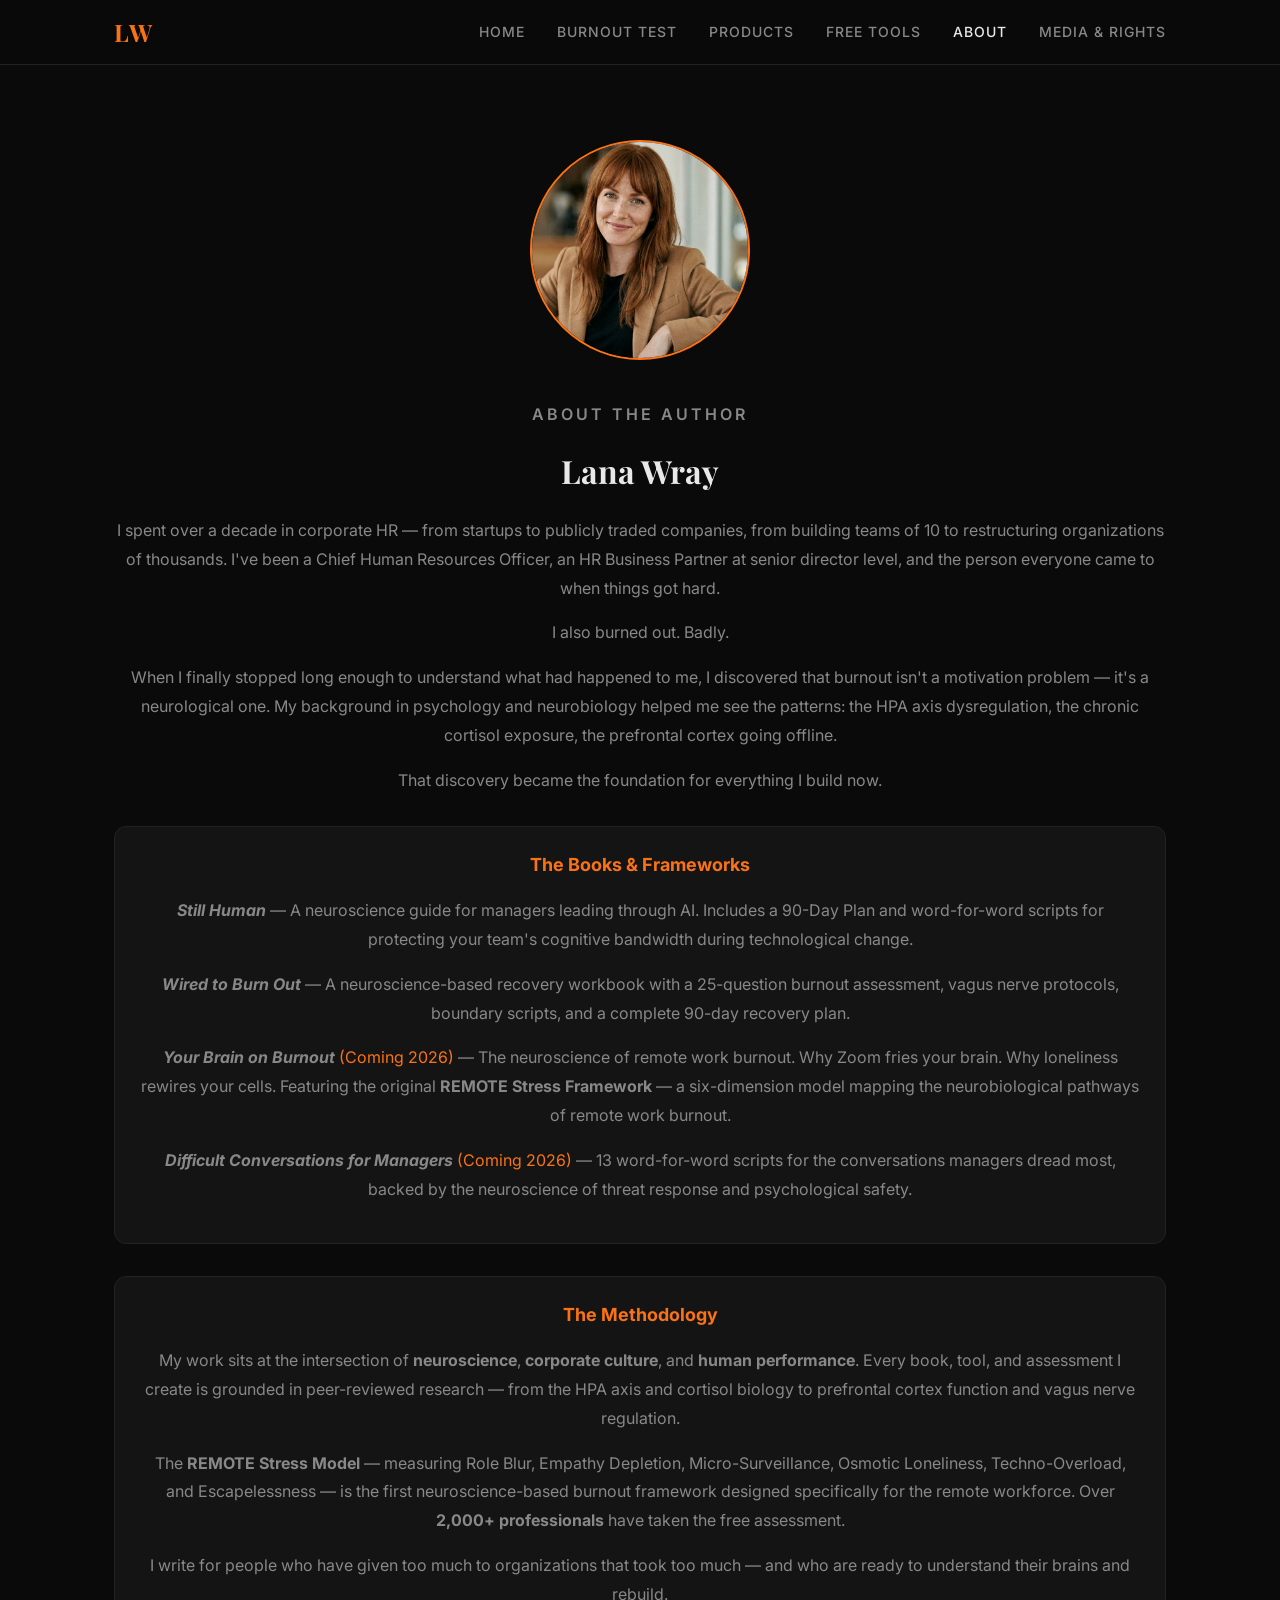
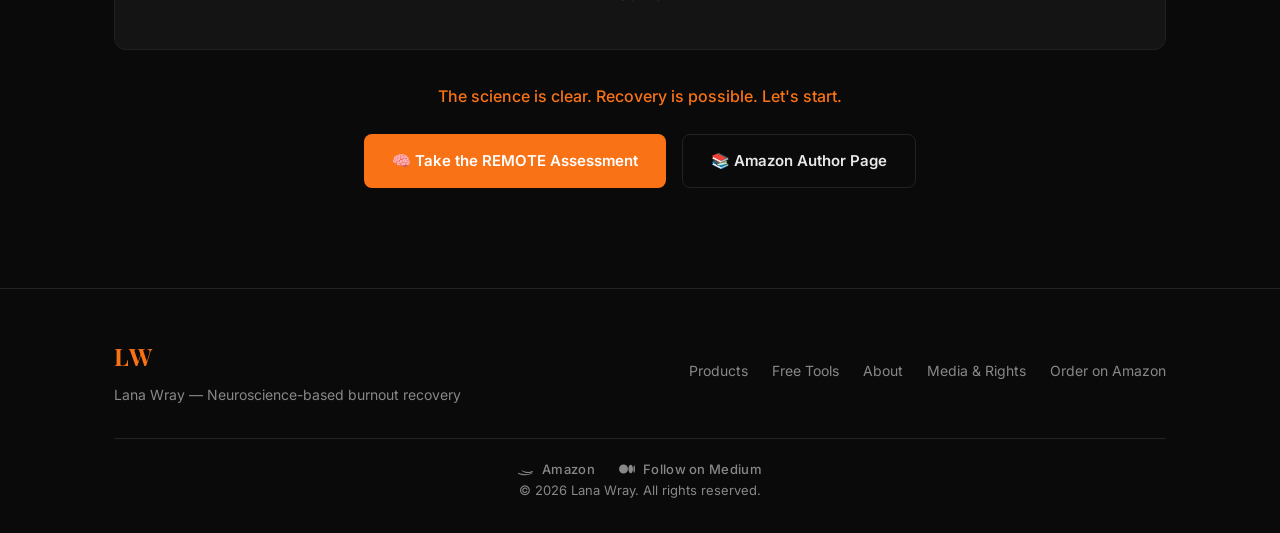
==== commit 517b2a13: "hero updates" ====
--- a/about.html
+++ b/about.html
@@ -88,7 +88,7 @@
                 <a href="free.html">Free Tools</a>
                 <a href="about.html">About</a>
                 <a href="contact.html">Media &amp; Rights</a>
-                <a href="https://www.amazon.com/author/lanawray" target="_blank">Buy My Books on Amazon</a>
+                <a href="https://www.amazon.com/author/lanawray" target="_blank">Order on Amazon</a>
             </div>
         </div>
         <div class="footer-social">
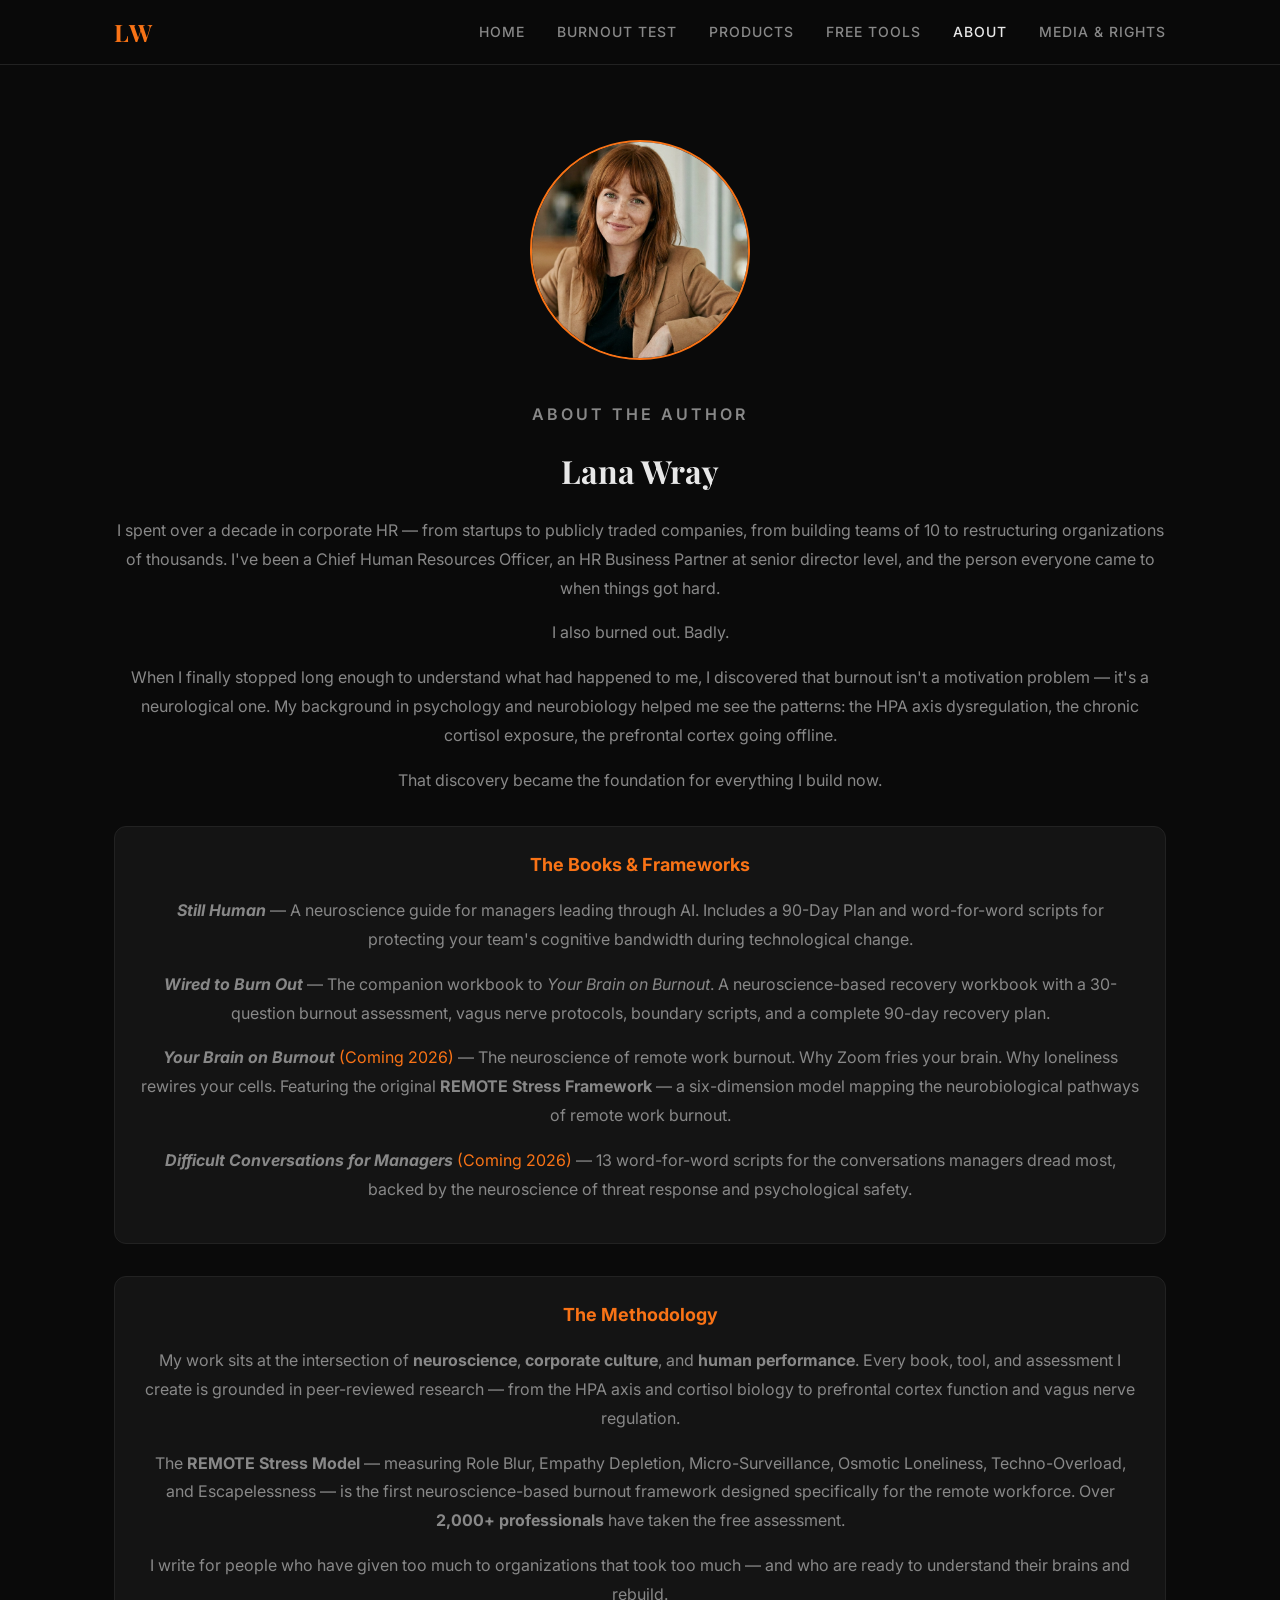
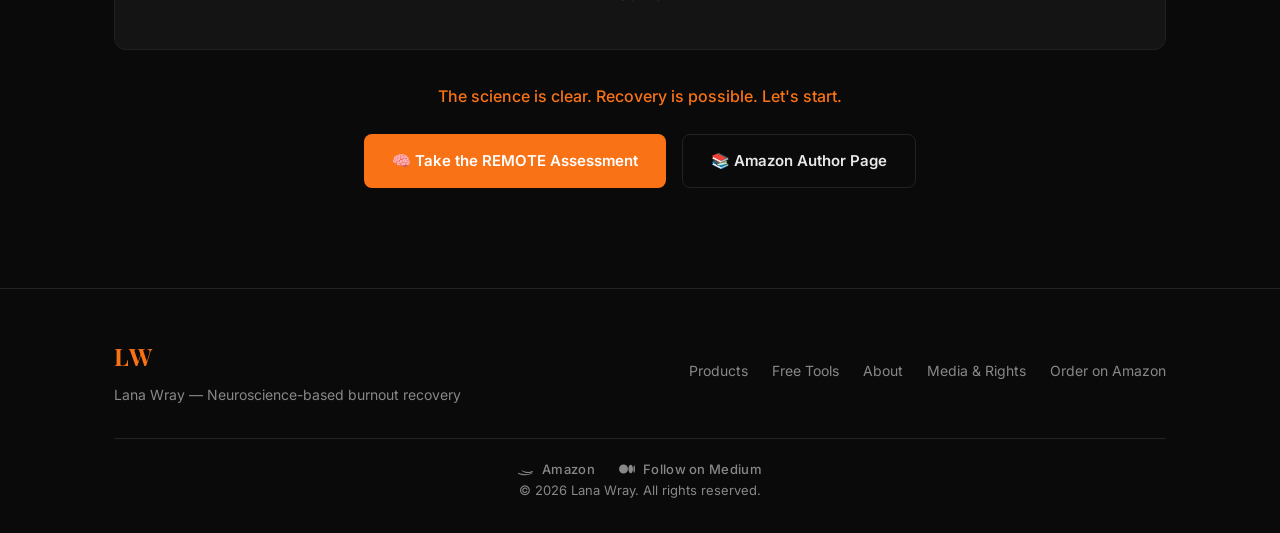
==== commit 2d27149c: "home update" ====
--- a/about.html
+++ b/about.html
@@ -53,7 +53,7 @@
                 <div style="margin:32px 0;padding:24px;background:var(--bg-card);border:1px solid var(--border);border-radius:12px;">
                     <h3 style="font-size:18px;margin-bottom:16px;color:var(--accent);">The Books & Frameworks</h3>
                     <p><strong><em>Still Human</em></strong> — A neuroscience guide for managers leading through AI. Includes a 90-Day Plan and word-for-word scripts for protecting your team's cognitive bandwidth during technological change.</p>
-                    <p><strong><em>Wired to Burn Out</em></strong> — A neuroscience-based recovery workbook with a 25-question burnout assessment, vagus nerve protocols, boundary scripts, and a complete 90-day recovery plan.</p>
+                    <p><strong><em>Wired to Burn Out</em></strong> — The companion workbook to <em>Your Brain on Burnout</em>. A neuroscience-based recovery workbook with a 30-question burnout assessment, vagus nerve protocols, boundary scripts, and a complete 90-day recovery plan.</p>
                     <p><strong><em>Your Brain on Burnout</em></strong> <span style="color:var(--accent);">(Coming 2026)</span> — The neuroscience of remote work burnout. Why Zoom fries your brain. Why loneliness rewires your cells. Featuring the original <strong>REMOTE Stress Framework</strong> — a six-dimension model mapping the neurobiological pathways of remote work burnout.</p>
                     <p><strong><em>Difficult Conversations for Managers</em></strong> <span style="color:var(--accent);">(Coming 2026)</span> — 13 word-for-word scripts for the conversations managers dread most, backed by the neuroscience of threat response and psychological safety.</p>
                 </div>
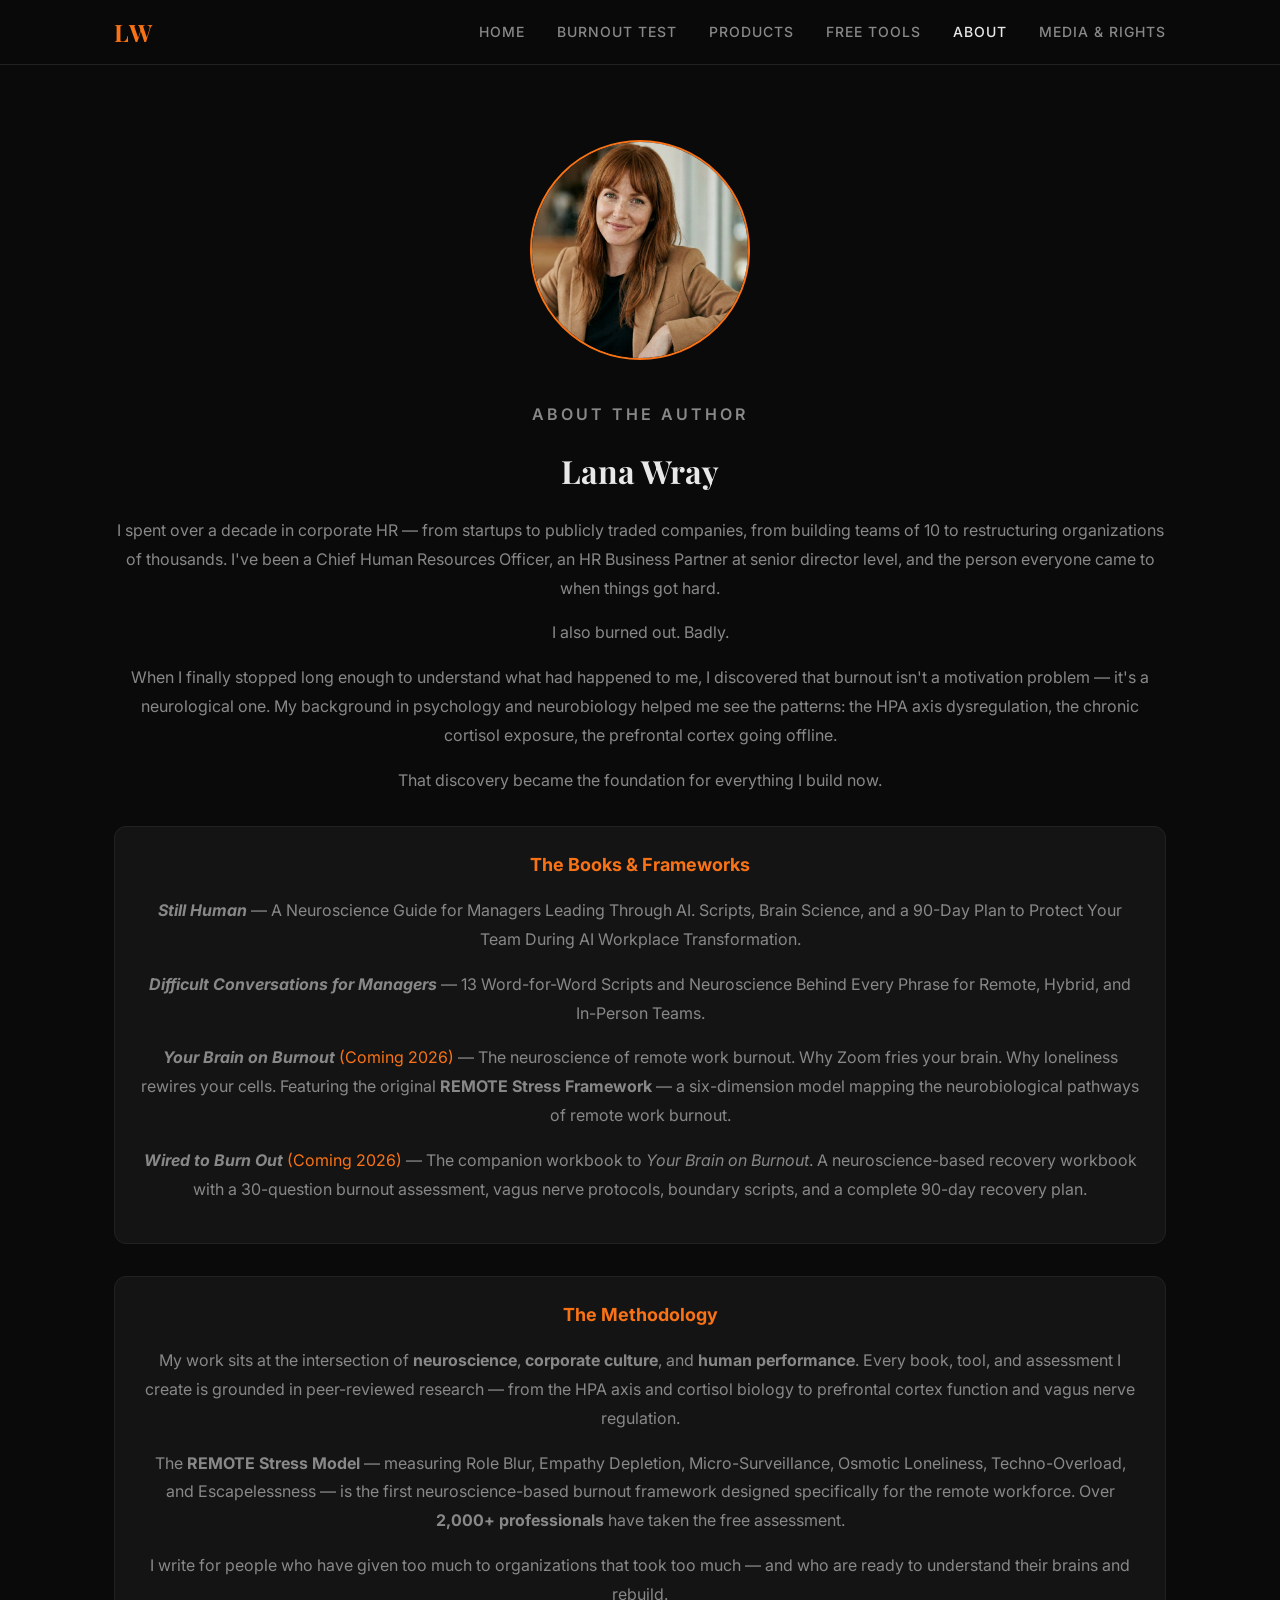
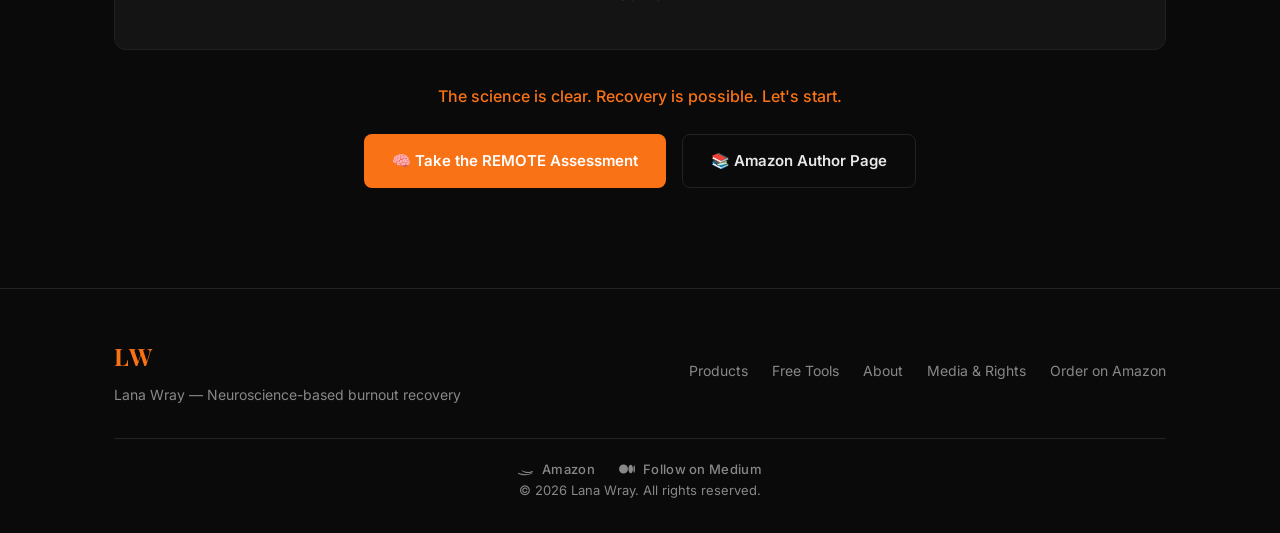
==== commit aedcf361: "adoptive design" ====
--- a/about.html
+++ b/about.html
@@ -52,10 +52,10 @@
 
                 <div style="margin:32px 0;padding:24px;background:var(--bg-card);border:1px solid var(--border);border-radius:12px;">
                     <h3 style="font-size:18px;margin-bottom:16px;color:var(--accent);">The Books & Frameworks</h3>
-                    <p><strong><em>Still Human</em></strong> — A neuroscience guide for managers leading through AI. Includes a 90-Day Plan and word-for-word scripts for protecting your team's cognitive bandwidth during technological change.</p>
-                    <p><strong><em>Wired to Burn Out</em></strong> — The companion workbook to <em>Your Brain on Burnout</em>. A neuroscience-based recovery workbook with a 30-question burnout assessment, vagus nerve protocols, boundary scripts, and a complete 90-day recovery plan.</p>
+                    <p><strong><em>Still Human</em></strong> — A Neuroscience Guide for Managers Leading Through AI. Scripts, Brain Science, and a 90-Day Plan to Protect Your Team During AI Workplace Transformation.</p>
+                    <p><strong><em>Difficult Conversations for Managers</em></strong> — 13 Word-for-Word Scripts and Neuroscience Behind Every Phrase for Remote, Hybrid, and In-Person Teams.</p>
                     <p><strong><em>Your Brain on Burnout</em></strong> <span style="color:var(--accent);">(Coming 2026)</span> — The neuroscience of remote work burnout. Why Zoom fries your brain. Why loneliness rewires your cells. Featuring the original <strong>REMOTE Stress Framework</strong> — a six-dimension model mapping the neurobiological pathways of remote work burnout.</p>
-                    <p><strong><em>Difficult Conversations for Managers</em></strong> <span style="color:var(--accent);">(Coming 2026)</span> — 13 word-for-word scripts for the conversations managers dread most, backed by the neuroscience of threat response and psychological safety.</p>
+                    <p><strong><em>Wired to Burn Out</em></strong> <span style="color:var(--accent);">(Coming 2026)</span> — The companion workbook to <em>Your Brain on Burnout</em>. A neuroscience-based recovery workbook with a 30-question burnout assessment, vagus nerve protocols, boundary scripts, and a complete 90-day recovery plan.</p>
                 </div>
 
                 <div style="margin:32px 0;padding:24px;background:var(--bg-card);border:1px solid var(--border);border-radius:12px;">
--- a/style.css
+++ b/style.css
@@ -228,6 +228,151 @@
 .resource-card > :last-child { margin-top: auto; }
 .resource-card h3 { font-size: 24px; margin-bottom: 12px; }
 .resource-card p { color: var(--text-muted); margin-bottom: 24px; }
+
+/* === PUBLISHED WORKS SHOWCASE — HORIZONTAL CAROUSEL === */
+.showcase-grid {
+    display: flex;
+    gap: 32px;
+    overflow-x: auto;
+    scroll-snap-type: x mandatory;
+    -webkit-overflow-scrolling: touch;
+    padding: 8px 4px 24px;
+    margin: 0 auto;
+    max-width: 960px;
+    scrollbar-width: thin;
+    scrollbar-color: rgba(249,115,22,0.3) transparent;
+    justify-content: center;
+}
+.showcase-grid::-webkit-scrollbar { height: 6px; }
+.showcase-grid::-webkit-scrollbar-track { background: transparent; }
+.showcase-grid::-webkit-scrollbar-thumb { background: rgba(249,115,22,0.25); border-radius: 3px; }
+.showcase-grid::-webkit-scrollbar-thumb:hover { background: rgba(249,115,22,0.45); }
+
+.showcase-card {
+    flex: 0 0 260px;
+    max-width: 260px;
+    background: var(--bg-card);
+    border: 1px solid var(--border);
+    border-radius: var(--radius);
+    overflow: hidden;
+    scroll-snap-align: center;
+    transition: border-color 0.3s, transform 0.3s, box-shadow 0.3s;
+    display: flex;
+    flex-direction: column;
+}
+.showcase-card:hover {
+    border-color: var(--accent);
+    transform: translateY(-4px);
+    box-shadow: 0 12px 36px rgba(249, 115, 22, 0.10);
+}
+.showcase-cover {
+    width: 100%;
+    aspect-ratio: 5 / 8;
+    background: linear-gradient(160deg, #1a2744 0%, #0d1520 60%, #2a1a0a 100%);
+    border-bottom: 1px solid var(--border);
+    overflow: hidden;
+    position: relative;
+}
+.showcase-cover img {
+    width: 100%;
+    height: 100%;
+    object-fit: cover;
+    display: block;
+}
+.showcase-cover-fallback {
+    display: none;
+    flex-direction: column;
+    align-items: center;
+    justify-content: center;
+    width: 100%;
+    height: 100%;
+    position: absolute;
+    top: 0;
+    left: 0;
+    padding: 24px;
+    text-align: center;
+}
+.showcase-cover-title {
+    font-family: 'Playfair Display', serif;
+    font-size: 18px;
+    font-weight: 700;
+    color: #fff;
+    line-height: 1.25;
+    margin-bottom: 6px;
+}
+.showcase-cover-author {
+    font-size: 11px;
+    color: var(--text-muted);
+    text-transform: uppercase;
+    letter-spacing: 2px;
+}
+.showcase-body {
+    padding: 16px 18px 20px;
+    display: flex;
+    flex-direction: column;
+    flex: 1;
+}
+.showcase-body .showcase-subtitle {
+    flex: 1;
+}
+.showcase-badge {
+    display: inline-block;
+    background: rgba(249, 115, 22, 0.08);
+    border: 1px solid rgba(249, 115, 22, 0.15);
+    color: var(--accent);
+    font-size: 9px;
+    font-weight: 700;
+    letter-spacing: 1.2px;
+    text-transform: uppercase;
+    padding: 4px 10px;
+    border-radius: 4px;
+    margin-bottom: 10px;
+}
+.showcase-body h3 {
+    font-family: 'Playfair Display', serif;
+    font-size: 17px;
+    font-weight: 700;
+    margin-bottom: 4px;
+    line-height: 1.25;
+}
+.showcase-subtitle {
+    font-size: 11px;
+    color: var(--text-muted);
+    margin-bottom: 10px;
+    font-style: italic;
+    line-height: 1.5;
+}
+.showcase-desc {
+    font-size: 12px;
+    color: var(--text-muted);
+    line-height: 1.6;
+    margin-bottom: 14px;
+}
+.showcase-actions {
+    display: flex;
+    flex-direction: column;
+    gap: 8px;
+}
+.showcase-actions .btn { font-size: 13px; padding: 10px 16px; text-align: center; }
+.btn-sample {
+    display: inline-flex;
+    align-items: center;
+    justify-content: center;
+    gap: 6px;
+    border: 1px solid var(--border);
+    color: var(--text-muted) !important;
+    padding: 10px 16px;
+    border-radius: 8px;
+    font-size: 12px;
+    font-weight: 500;
+    transition: all 0.2s;
+    text-align: center;
+}
+.btn-sample:hover {
+    border-color: var(--accent);
+    color: var(--accent) !important;
+    opacity: 1;
+}
 
 /* === FOOTER === */
 .footer {
@@ -361,6 +506,43 @@
 .footer-social a:hover { color: var(--accent); opacity: 1; }
 .footer-social svg { flex-shrink: 0; }
 
+/* === WAITLIST FORM === */
+.waitlist-form {
+    display: flex;
+    gap: 10px;
+    max-width: 460px;
+    margin: 0 auto;
+    padding: 20px 24px;
+    background: var(--bg-card);
+    border: 1px solid var(--border);
+    border-radius: 12px;
+}
+.waitlist-form input[type="email"] {
+    flex: 1;
+    min-width: 0;
+    padding: 14px 16px;
+    background: var(--bg);
+    border: 1px solid var(--border);
+    border-radius: 8px;
+    color: var(--text);
+    font-size: 15px;
+    font-family: 'Inter', sans-serif;
+    outline: none;
+    transition: border-color 0.2s;
+}
+.waitlist-form input[type="email"]:focus {
+    border-color: var(--accent);
+}
+.waitlist-form input[type="email"]::placeholder {
+    color: #555;
+}
+.waitlist-form .btn {
+    white-space: nowrap;
+    flex-shrink: 0;
+    padding: 14px 24px;
+    font-size: 14px;
+}
+
 /* === MOBILE === */
 @media (max-width: 768px) {
     .menu-btn { display: block; }
@@ -376,6 +558,15 @@
     .grid-3, .grid-2 { grid-template-columns: 1fr; }
     .book-feature { grid-template-columns: 1fr; text-align: center; }
     .about-grid { grid-template-columns: 1fr; text-align: center; }
+    .showcase-grid { justify-content: flex-start; padding-left: 16px; padding-right: 16px; gap: 16px; }
+    .showcase-card { flex: 0 0 44vw; max-width: 220px; min-width: 160px; }
+    .showcase-body { padding: 12px 12px 16px; }
+    .showcase-body h3 { font-size: 15px; }
+    .showcase-subtitle { font-size: 10px; }
+    .showcase-actions .btn { font-size: 12px; padding: 8px 12px; }
+    .btn-sample { font-size: 11px; padding: 8px 12px; }
+    .waitlist-form { flex-direction: column; padding: 16px; }
+    .waitlist-form .btn { width: 100%; text-align: center; }
     .articles-grid { grid-template-columns: 1fr; }
     .footer-inner { flex-direction: column; gap: 20px; text-align: center; }
     .footer-social { flex-wrap: wrap; }
